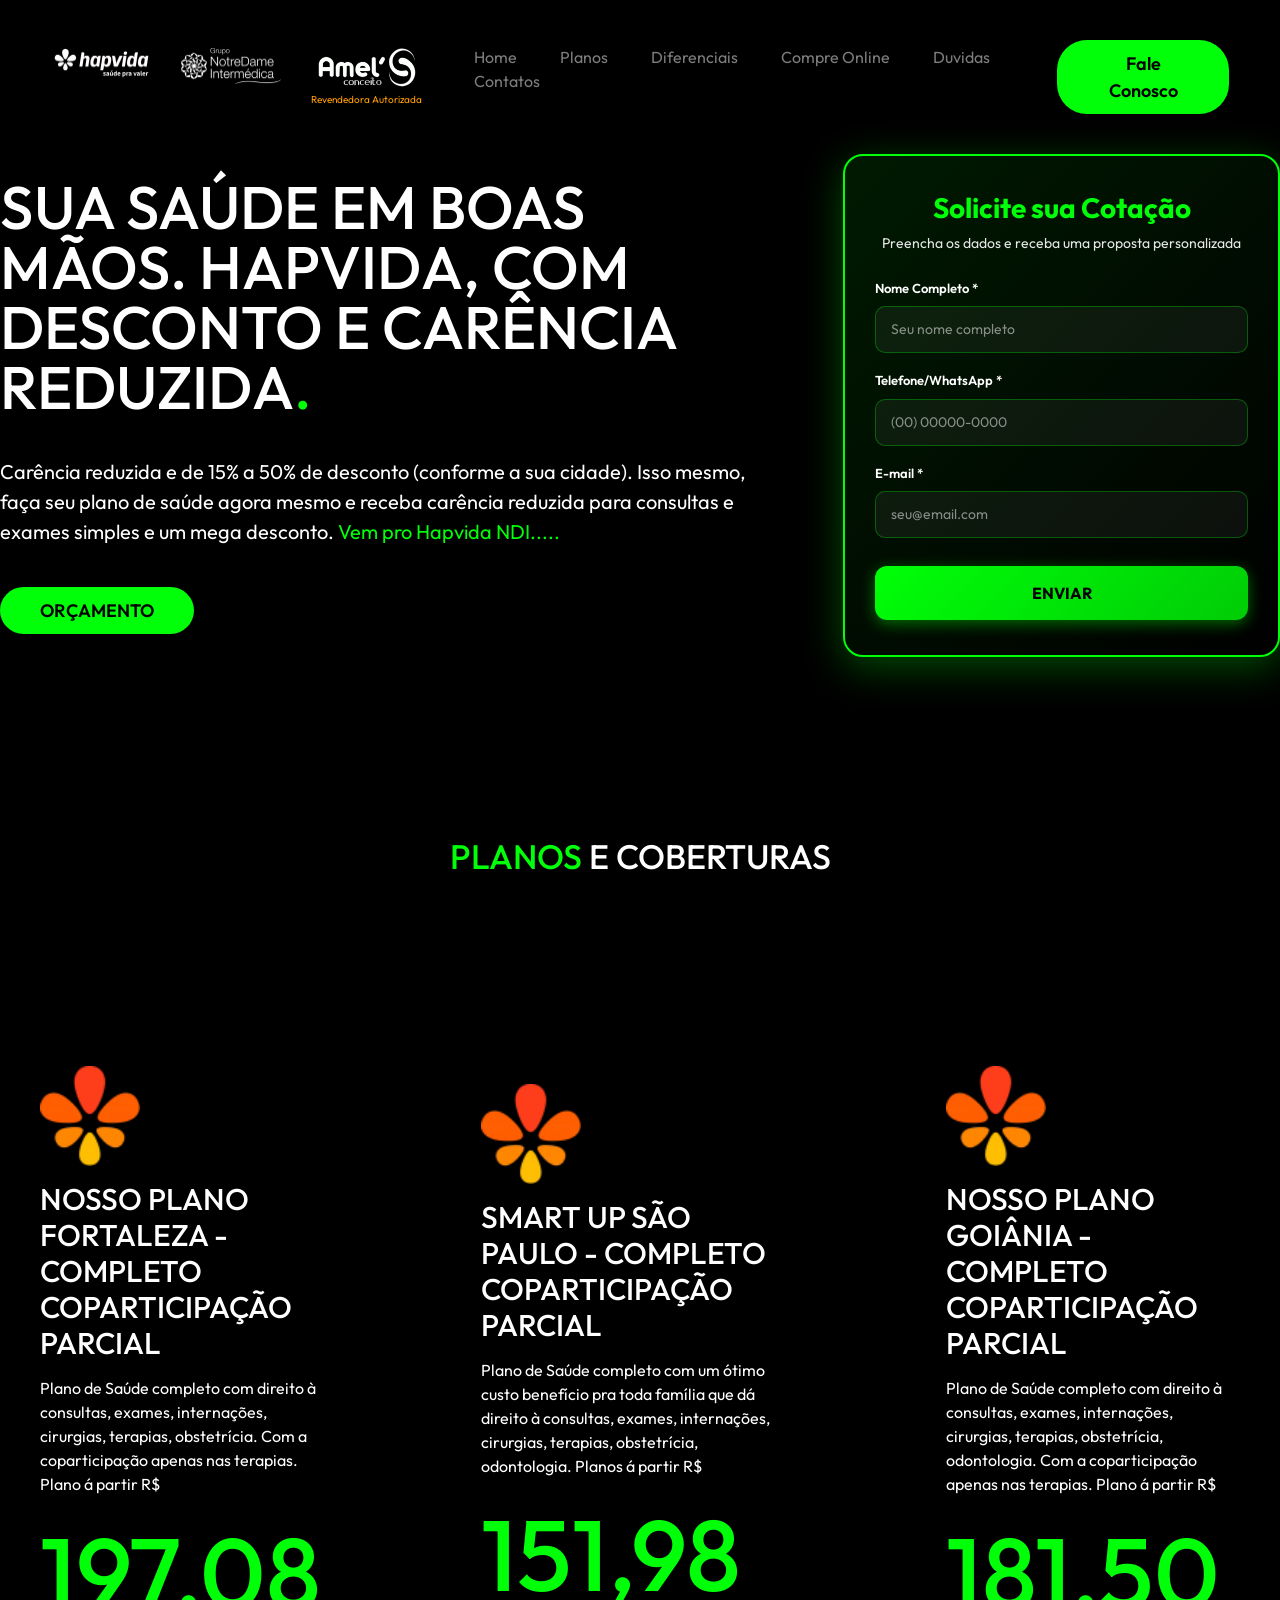
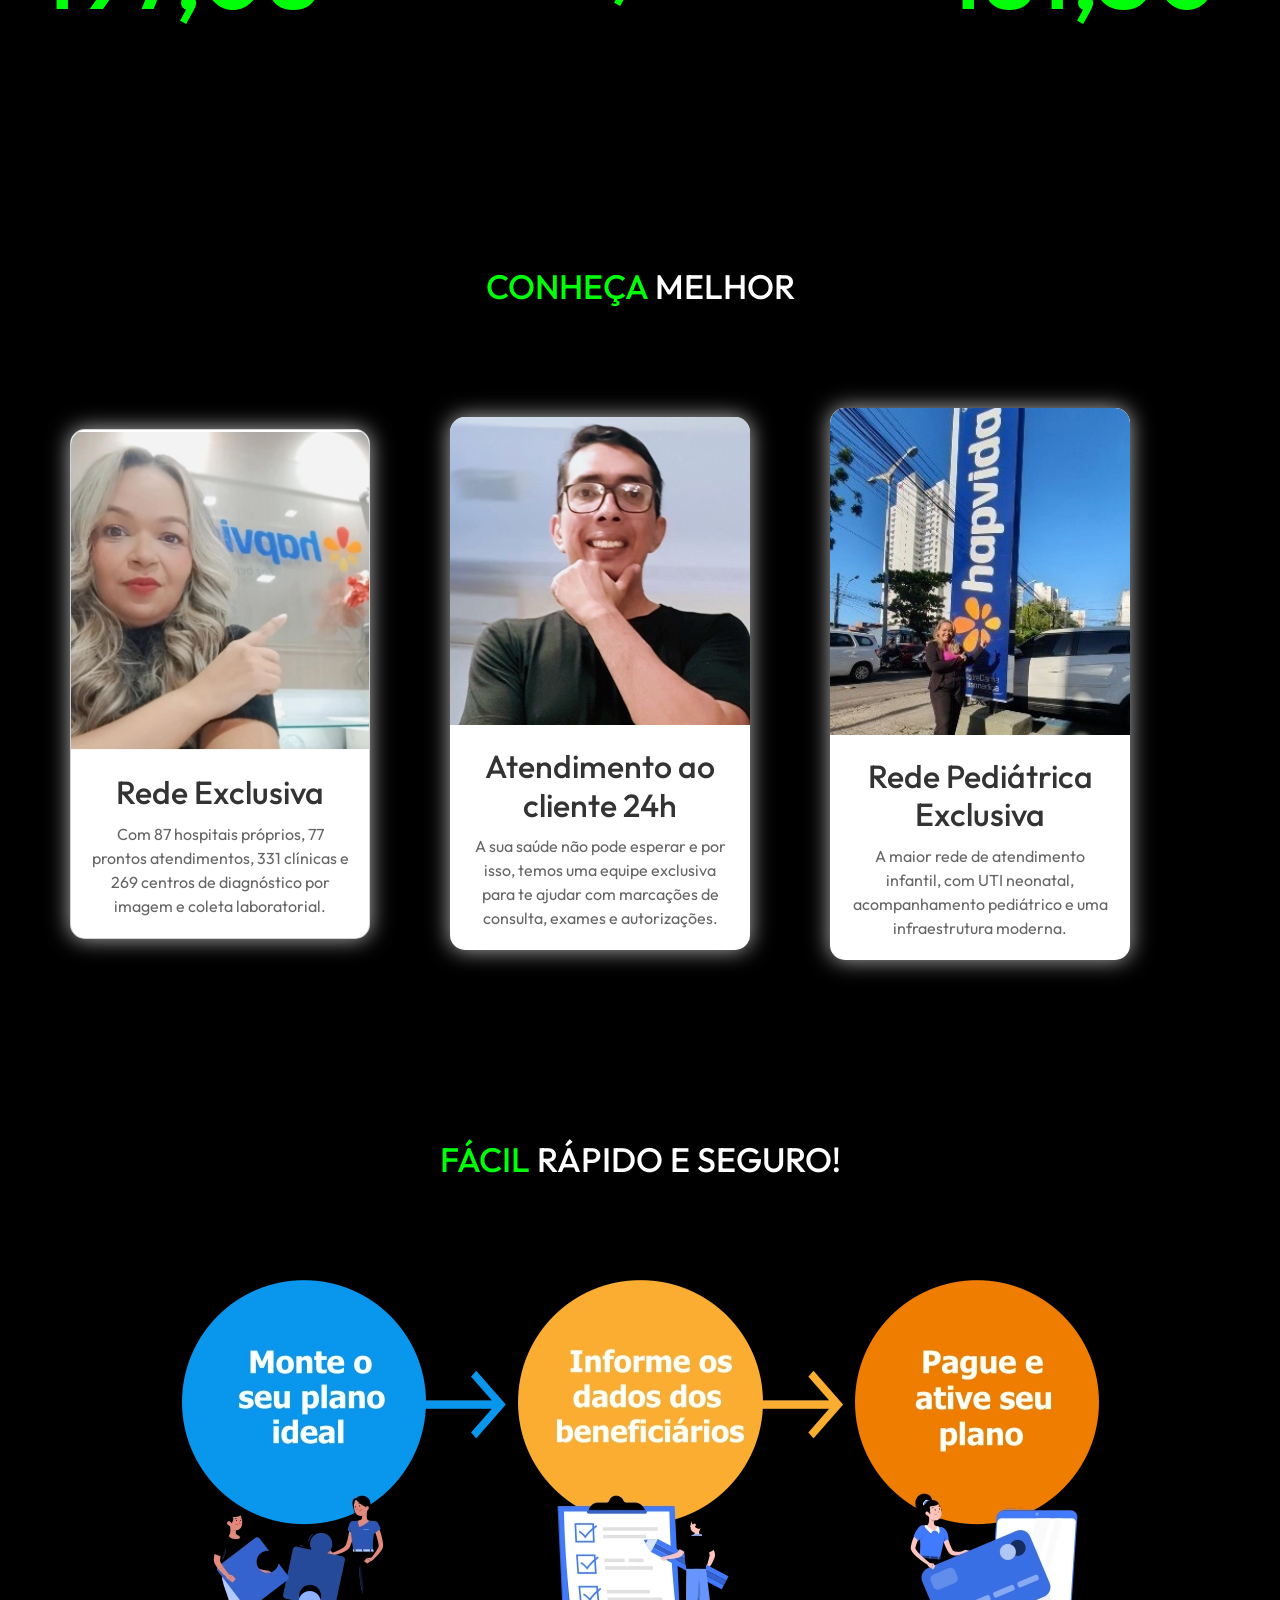
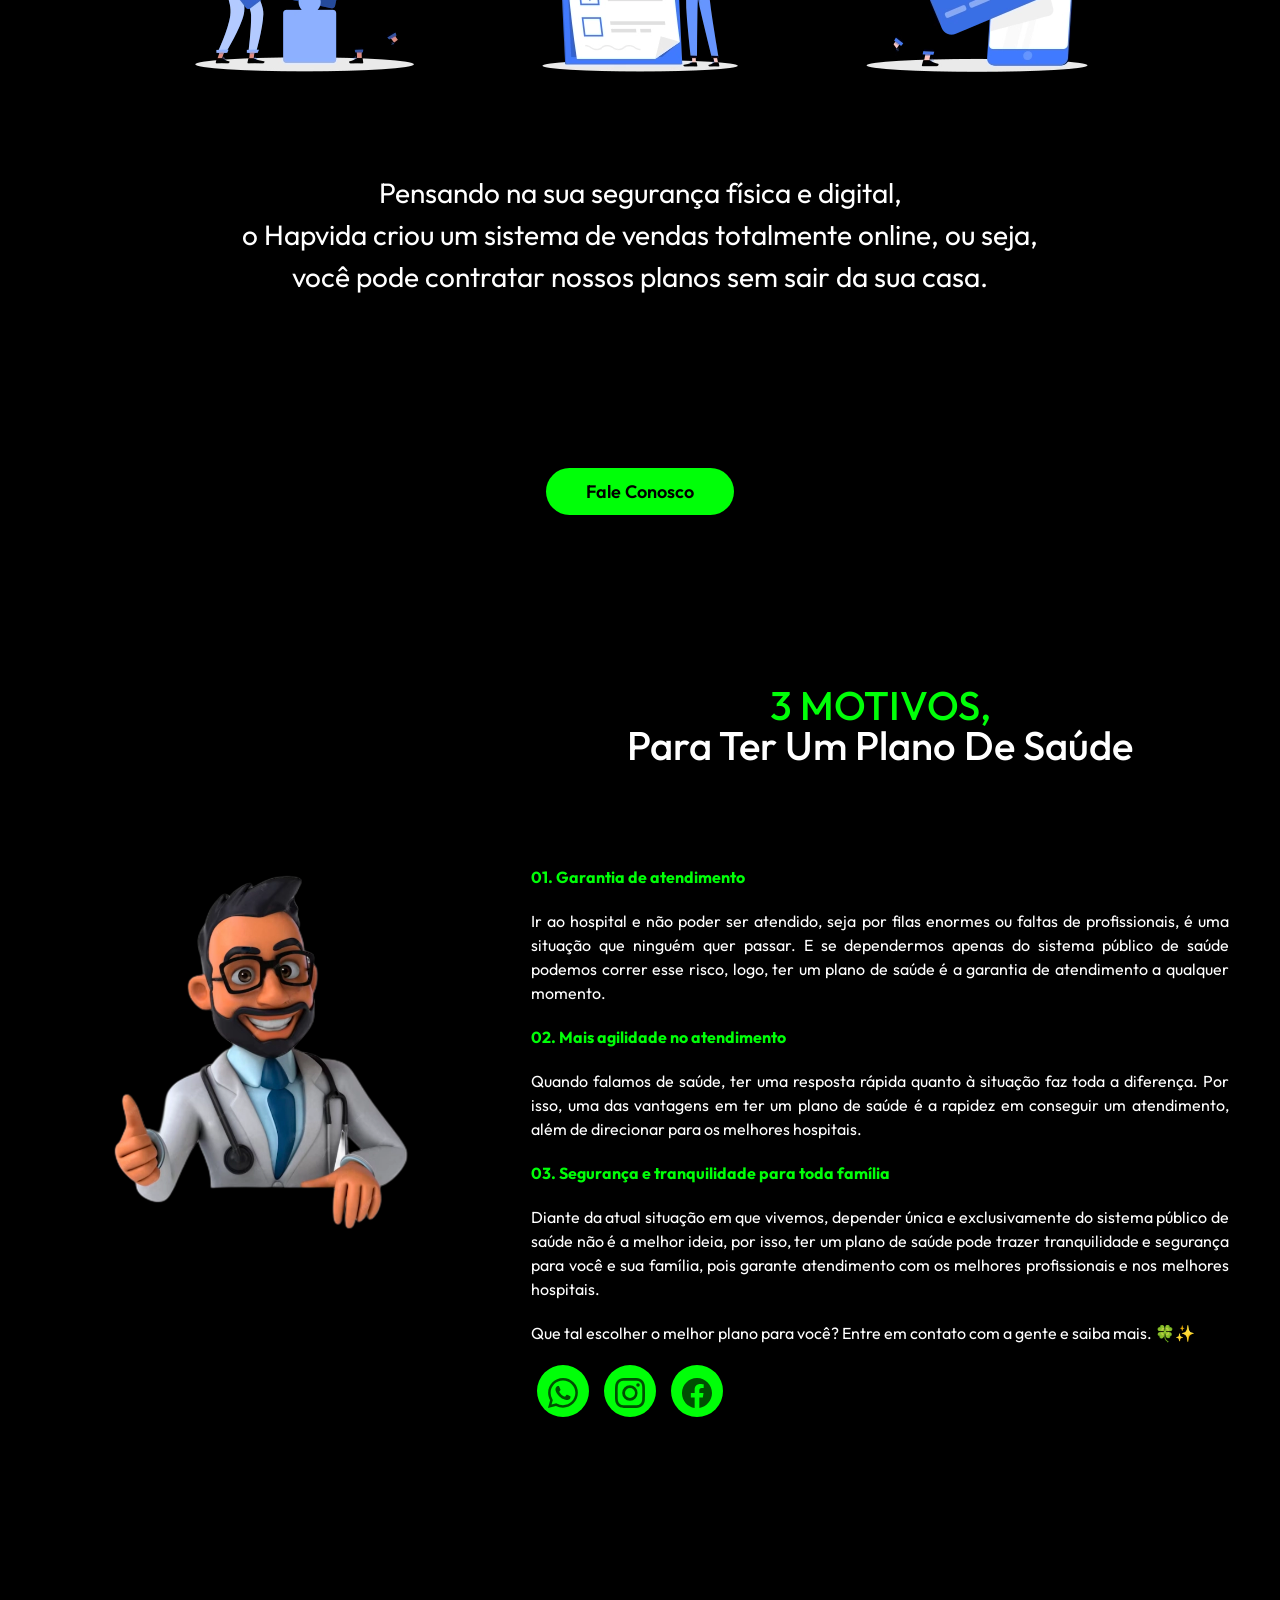
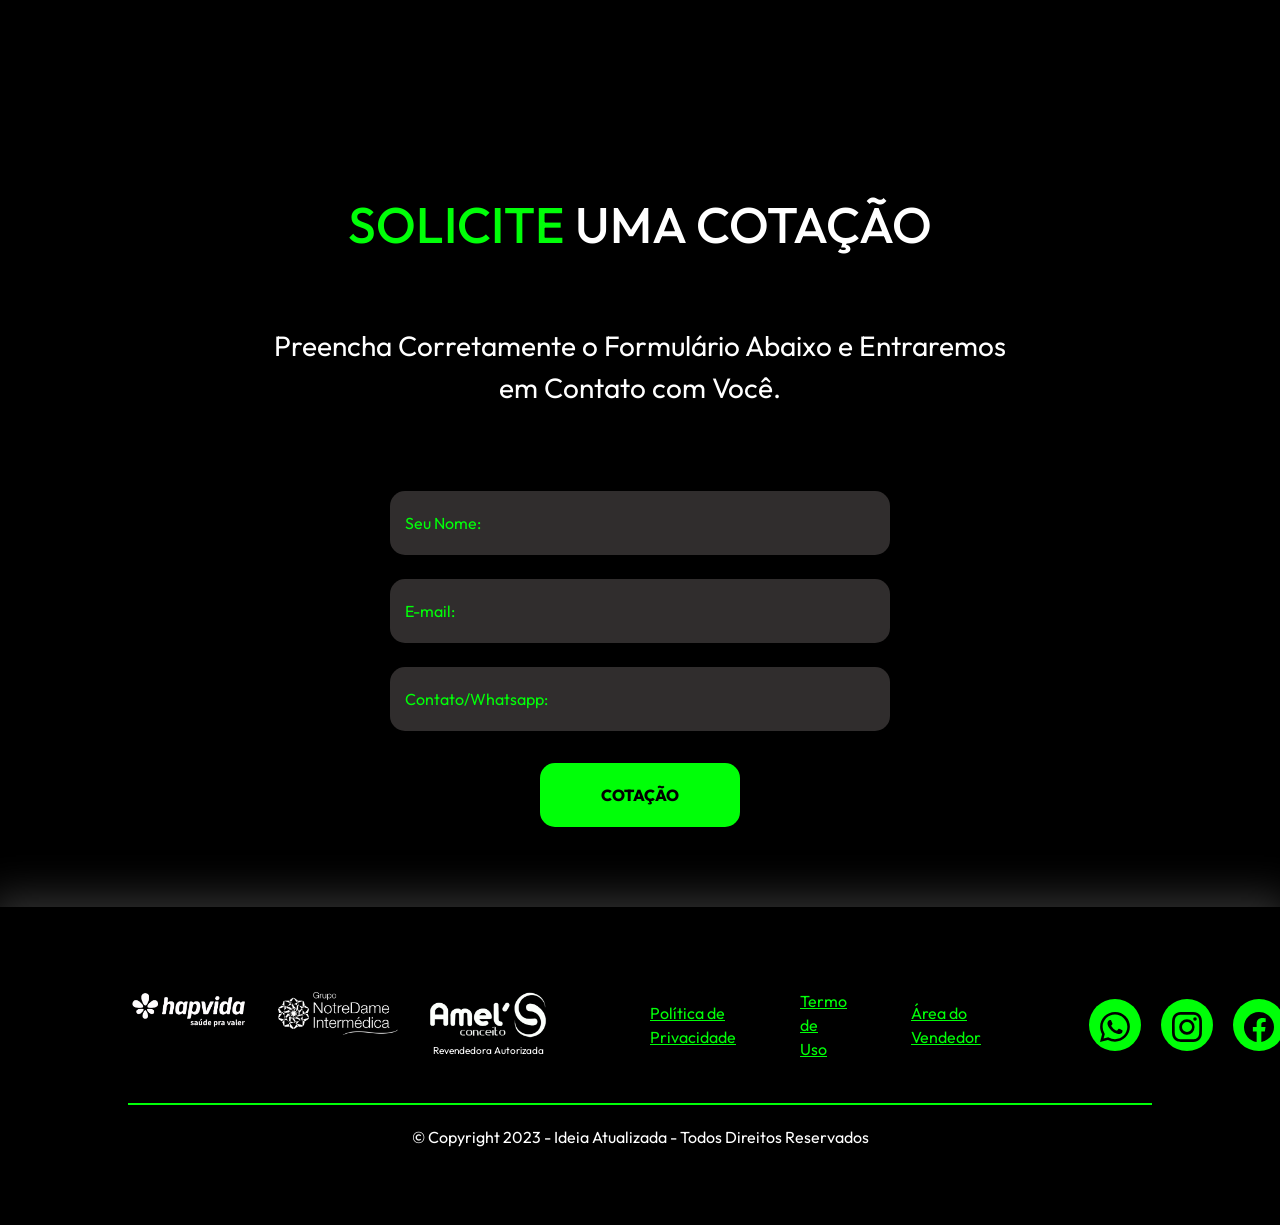
==== index.html @ 5364c0e4 "whatsApp" ====
﻿<!DOCTYPE html>
<html lang="pt-br">

<head>
  <meta charset="UTF-8" />
  <meta name="viewport" content="width=device-width, initial-scale=1.0" />

  <link href="https://cdn.jsdelivr.net/npm/bootstrap@5.3.2/dist/css/bootstrap.min.css" rel="stylesheet"
    integrity="sha384-T3c6CoIi6uLrA9TneNEoa7RxnatzjcDSCmG1MXxSR1GAsXEV/Dwwykc2MPK8M2HN" crossorigin="anonymous" />
  <link rel="stylesheet" href="_css/style.css" />
  <link rel="preconnect" href="https://fonts.googleapis.com">
  <link rel="preconnect" href="https://fonts.gstatic.com" crossorigin>
  <link href="https://fonts.googleapis.com/css2?family=Outfit:wght@100..900&display=swap" rel="stylesheet" media="print"
    onload="this.media='all'">
  <link rel="shortcut icon" href="_imagens/logo color cabeça.png" type="image/x-icon" />

  <!-- Meta Tags para SEO -->
  <meta name="description"
    content="Raja Corretora - Hapvida com carência reduzida e desconto. Cobertura completa para você e sua família. Planos a partir de R$ 129,41." />
  <meta name="keywords"
    content="plano de saúde, Hapvida, carência reduzida, plano familiar, coparticipação, plano empresarial, Fortaleza, Ceará" />
  <meta name="author" content="Raja Corretora" />

  <!-- Open Graph / Facebook -->
  <meta property="og:type" content="website" />
  <meta property="og:title" content="Raja Planos de Saúde - Hapvida" />
  <meta property="og:description"
    content="Sua saúde em boas mãos. Planos a partir de R$ 129,41 com carência reduzida" />
  <meta property="og:image" content="_imagens/Logomarca Hapvida Nova.webp" />

  <!-- search-console -->
  <meta name="google-site-verification" content="uhui-pMTbiJEmPujFyq1XQsPy7sYHeGmjqlgqJMgWio" />
  <!-- End search-console -->
  <title>Plantão de Vendas Hapvida</title>
</head>

<body>
  <!-- Google Tag Manager (noscript) -->
  <noscript><iframe src="https://www.googletagmanager.com/ns.html?id=GTM-TZQF88VS" height="0" width="0"
      style="display:none;visibility:hidden"></iframe></noscript>
  <!-- End Google Tag Manager (noscript) -->
  <header>
    <div class="interface">
      <div class="logo">
        <div class="logo-item">
          <a href="#home">
            <img src="_imagens/03.1 logoHapvidaMobile.webp" alt="Logomarca-hapvida" width="100" height="30"
              fetchpriority="high" />
          </a>
        </div>
        <div class="logo-item">
          <a href="#home">
            <img src="_imagens/01.2. logoNotreDAmeMobili.webp" alt="Logomarca-notredame" width="100" height="36" />
          </a>
        </div>
        <div class="logo-item">
          <a href="#home">
            <img src="_imagens/02.1 logoAmelsMobile.webp" alt="logomarca-ames" width="100" height="39" />
          </a>
          <p class="rev">Revendedora Autorizada</p>
        </div>
      </div>
      <!--logos-->
      <nav class="menu-desktop">
        <ul>
          <li><a href="/index.html">Home</a></li>
          <li><a href="#Planos">Planos</a></li>
          <li><a href="#Quem Somos">Diferenciais</a></li>
          <li><a href="#Compre Online">Compre Online</a></li>
          <li><a href="#Duvidas">Duvidas</a></li>
          <li><a href="#Contatos">Contatos</a></li>
        </ul>
      </nav>

      <div class="btn-contato">
        <a href="https://wa.link/zn5cbq">
          <button>Fale Conosco</button>
        </a>
      </div><!--BTN-FALE CONOSCO-->

      <div class="btn-abrir-menu" id="btn-menu" aria-label="Abrir menu de navegação">
        <img src="_imagens/11.menu.webp" width="30" height="30" alt="Menu de navegação mobile">
      </div>
      <div class="menu-mobile" id="menu-mobile">
        <div class="btn-fechar">
          <svg xmlns="http://www.w3.org/2000/svg" width="16" height="16" fill="currentColor" class="bi bi-x-lg"
            viewBox="0 0 16 16">
            <path
              d="M2.146 2.854a.5.5 0 1 1 .708-.708L8 7.293l5.146-5.147a.5.5 0 0 1 .708.708L8.707 8l5.147 5.146a.5.5 0 0 1-.708.708L8 8.707l-5.146 5.147a.5.5 0 0 1-.708-.708L7.293 8z" />
          </svg>
        </div>
        <nav>
          <ul>
            <li><a href="index.html">Home</a></li>
            <li><a href="#Planos">Planos</a></li>
            <li><a href="#Quem Somos">Diferenciais</a></li>
            <li><a href="#Compre Online">Compre Online</a></li>
            <li><a href="#Duvidas">Duvidas</a></li>
            <li><a href="#Contatos">Contatos</a></li>
          </ul>
        </nav>
      </div><!--MENU-MOBILE-->

      <div class="overlay-menu" id="overlay-menu"></div>
    </div>
    <!--fecha a tag interfaxe-->
  </header>
  <main>
    <section class="topo-do-site" id="Home">
      <div class="interface">
        <div class="flex">
          <div class="txt-topo-site efeito-txt-topo">
            <h1>
              SUA SAÚDE EM BOAS MÃOS. HAPVIDA, COM DESCONTO E CARÊNCIA REDUZIDA<span>.</span>
            </h1>

            <!-- Botão WhatsApp exclusivo para Mobile -->
            <div class="btn-whatsapp-mobile-container">
              <a href="https://wa.link/zn5cbq" target="_blank" rel="noopener noreferrer">
                <button class="btn-whatsapp-mobile">
                  <svg xmlns="http://www.w3.org/2000/svg" width="20" height="20" fill="currentColor"
                    class="bi bi-whatsapp" viewBox="0 0 16 16">
                    <path
                      d="M13.601 2.326A7.85 7.85 0 0 0 7.994 0C3.627 0 .068 3.558.064 7.926c0 1.399.366 2.76 1.057 3.965L0 16l4.204-1.102a7.9 7.9 0 0 0 3.79.965h.004c4.368 0 7.926-3.558 7.93-7.93A7.9 7.9 0 0 0 13.6 2.326zM7.994 14.521a6.6 6.6 0 0 1-3.356-.92l-.24-.144-2.494.654.666-2.433-.156-.251a6.56 6.56 0 0 1-1.007-3.505c0-3.626 2.957-6.584 6.591-6.584a6.56 6.56 0 0 1 4.66 1.931 6.56 6.56 0 0 1 1.928 4.66c-.004 3.639-2.961 6.592-6.592 6.592m3.615-4.934c-.197-.099-1.17-.578-1.353-.646-.182-.065-.315-.099-.445.099-.133.197-.513.646-.627.775-.114.133-.232.148-.43.05-.197-.1-.836-.308-1.592-.985-.59-.525-.985-1.175-1.103-1.372-.114-.198-.011-.304.088-.403.087-.088.197-.232.296-.346.1-.114.133-.198.198-.33.065-.134.034-.248-.015-.347-.05-.099-.445-1.076-.612-1.47-.16-.389-.323-.335-.445-.34-.114-.007-.247-.007-.38-.007a.73.73 0 0 0-.529.247c-.182.198-.691.677-.691 1.654s.71 1.916.81 2.049c.098.133 1.394 2.132 3.383 2.992.47.205.84.326 1.129.418.475.152.904.129 1.246.08.38-.058 1.171-.48 1.338-.943.164-.464.164-.86.114-.943-.049-.084-.182-.133-.38-.232" />
                  </svg>
                  FALE COM UM CONSULTOR AGORA.
                </button>
              </a>
            </div>

            <p>
              Carência reduzida e de 15% a 50% de desconto (conforme a sua cidade). Isso mesmo, faça seu
              plano de saúde agora mesmo e receba carência reduzida para
              consultas e exames simples e um mega desconto. <span>Vem pro Hapvida NDI.....</span>
            </p>

            <div class="orcamento">
              <a href="https://wa.link/zn5cbq">
                <button>ORÇAMENTO</button>
              </a>
            </div>
          </div>
          <!--TXT-TOPO-SITE-->

          <div class="form-lead-capture efeito-img-topo">
            <div class="form-lead-container">
              <h3>Solicite sua Cotação</h3>
              <p class="form-subtitle">Preencha os dados e receba uma proposta personalizada</p>

              <form id="formLeadCapture" class="lead-form" action="https://api.web3forms.com/submit" method="POST"
                onsubmit="return enviarLeadWhatsApp(event)">
                <input type="hidden" name="access_key" value="7e1a06e6-92bb-4870-9a15-0e0d3ed2d7f5">
                <input type="hidden" name="subject" value="🏥 Novo Lead - Site Raja Planos de Saúde">
                <input type="hidden" name="from_name" value="Site Raja Corretora">
                <div class="form-row">
                  <div class="form-group">
                    <label for="lead-nome">Nome Completo *</label>
                    <input type="text" id="lead-nome" name="nome" placeholder="Seu nome completo" required>
                  </div>
                </div>

                <div class="form-row">
                  <div class="form-group">
                    <label for="lead-telefone">Telefone/WhatsApp *</label>
                    <input type="tel" id="lead-telefone" name="telefone" placeholder="(00) 00000-0000"
                      pattern="[0-9() -]{14,15}" required>
                  </div>
                </div>

                <div class="form-row">
                  <div class="form-group">
                    <label for="lead-email">E-mail *</label>
                    <input type="email" id="lead-email" name="email" placeholder="seu@email.com" required>
                  </div>
                </div>
<!--
                <div class="form-row">
                  <div class="form-group">
                    <label for="lead-tipo-plano">Tipo de Plano *</label>
                    <select id="lead-tipo-plano" name="tipo-plano" required>
                      <option value="">Selecione...</option>
                      <option value="Individual">Individual</option>
                      <option value="Empresarial">Empresarial</option>
                    </select>
                  </div>
                </div>-->
<!--
                <div class="form-row form-row-2">
                  <div class="form-group">
                    <label for="lead-estado">Estado *</label>
                    <select id="lead-estado" name="estado" onchange="carregarCidades()" required>
                      <option value="">Selecione...</option>
                      <option value="AC">Acre</option>
                      <option value="AL">Alagoas</option>
                      <option value="AP">Amapá</option>
                      <option value="AM">Amazonas</option>
                      <option value="BA">Bahia</option>
                      <option value="CE">Ceará</option>
                      <option value="DF">Distrito Federal</option>
                      <option value="ES">Espírito Santo</option>
                      <option value="GO">Goiás</option>
                      <option value="MA">Maranhão</option>
                      <option value="MT">Mato Grosso</option>
                      <option value="MS">Mato Grosso do Sul</option>
                      <option value="MG">Minas Gerais</option>
                      <option value="PA">Pará</option>
                      <option value="PB">Paraíba</option>
                      <option value="PR">Paraná</option>
                      <option value="PE">Pernambuco</option>
                      <option value="PI">Piauí</option>
                      <option value="RJ">Rio de Janeiro</option>
                      <option value="RN">Rio Grande do Norte</option>
                      <option value="RS">Rio Grande do Sul</option>
                      <option value="RO">Rondônia</option>
                      <option value="RR">Roraima</option>
                      <option value="SC">Santa Catarina</option>
                      <option value="SP">São Paulo</option>
                      <option value="SE">Sergipe</option>
                      <option value="TO">Tocantins</option>
                    </select>
                  </div>
-->
                  <!--
                  <div class="form-group">
                    <label for="lead-cidade">Cidade *</label>
                    <select id="lead-cidade" name="cidade" required>
                      <option value="">Selecione o estado primeiro</option>
                    </select>
                  </div>
                </div>
              -->
                <button type="submit" class="btn-enviar-lead">ENVIAR</button>
              </form>
            </div>
          </div>
          <!--FORM-LEAD-CAPTURE-->
        </div>
        <!--FLEX-->
      </div>
      <!--INTERFACE-->
    </section>
    <!--TOPO DO SITE-->

    <section class="especialidades-e-planos" id="Planos">
      <div class="interface">
        <h2 class="titulo"><span>PLANOS</span> E COBERTURAS </h2>
        <div class="flex">
          <div class="especialidades-box efeito-card01">
            <img src="_imagens/04.MiniLogoHapvidaUniversal.webp" alt="logomarca hapvida" width="100" />
            <h3>NOSSO PLANO FORTALEZA - COMPLETO COPARTICIPAÇÃO PARCIAL</h3>
            <p>
              Plano de Saúde completo com direito à consultas, exames,
              internações, cirurgias, terapias, obstetrícia. Com
              a coparticipação apenas nas terapias. Plano á partir R$
            </p>
            <h3><span>197,08</span></h3>
          </div>
          <!--ESPECIALIDADES-BOX-->

          <div class="especialidades-box efeito-card02">
            <img src="_imagens/04.MiniLogoHapvidaUniversal.webp" alt="logomarca hapvida" width="100" />
            <h3>SMART UP SÃO PAULO - COMPLETO COPARTICIPAÇÃO PARCIAL</h3>
            <p>
              Plano de Saúde completo com um ótimo custo benefício pra toda
              família que dá direito à consultas, exames, internações,
              cirurgias, terapias, obstetrícia, odontologia. Planos á partir
              R$
            </p>
            <h3><span>151,98</span></h3>
          </div>
          <!--ESPECIALIDADES-BOX-->

          <div class="especialidades-box efeito-card03">
            <img src="_imagens/04.MiniLogoHapvidaUniversal.webp" alt="logomarca hapvida" width="100" />
            <h3>NOSSO PLANO GOIÂNIA - COMPLETO COPARTICIPAÇÃO PARCIAL</h3>
            <p>
              Plano de Saúde completo com direito à consultas, exames,
              internações, cirurgias, terapias, obstetrícia, odontologia. Com
              a coparticipação apenas nas terapias. Plano á partir R$
            </p>
            <h3><span>181,50</span></h3>
          </div>
          <!--ESPECIALIDADES-BOX-->
        </div>
        <!--FLEX-->
      </div>
      <!--INTERFACE-->
    </section>
    <!--especialidades-e-planos-->

    <section class="quem-somos" id="Quem Somos">
      <div class="interface">
        <h2 class="titulo"><span>CONHEÇA</span> MELHOR</h2>
        <div class="flex">
          <div class="card card-vendedor01">
            <div class="card-inner">
              <div class="card-image">
                <img src="_imagens/5.Jam.webp" alt="Imagem do Card" width="300" height="324" />
              </div>
              <div class="card-content">
                <h2>Rede Exclusiva</h2>
                <p>
                  Com 87 hospitais próprios, 77 prontos atendimentos, 331 clínicas e 269 centros de diagnóstico por
                  imagem e coleta laboratorial.
                </p>
              </div>
            </div>
          </div>
          <!--Final Card Jamile-->

          <div class="card2 card-vendedor02">
            <div class="card-inner2">
              <div class="card-image2">
                <img src="_imagens/7.Regis.webp" alt="Imagem do Card" width="300" height="308" />
              </div>
              <div class="card-content2">
                <h2>Atendimento ao

                  cliente 24h</h2>
                <p>
                  A sua saúde não pode esperar e
                  por isso, temos uma equipe
                  exclusiva para te ajudar com
                  marcações de consulta, exames e
                  autorizações.
                </p>
              </div>
            </div>
          </div>
          <!--Final Card Regis-->

          <div class="card3 card-vendedor03">
            <div class="card-inner3">
              <div class="card-image3">
                <img src="_imagens/6.Jam.webp" alt="Tabela de Carência Reduzida" width="288" height="314" />
              </div>
              <div class="card-content3">
                <h2>Rede Pediátrica

                  Exclusiva</h2>
                <p>
                  A maior rede de atendimento
                  infantil, com UTI neonatal,
                  acompanhamento pediátrico e
                  uma infraestrutura moderna.
                </p>
              </div>
            </div>
          </div>
          <!--card David-->
          <!--CARD01-->
          <div class="txt-quem-somos"></div>
          <!--txt-quem-somos-->
        </div>
        <!--FLEX-->
      </div>
      <!--inter face-->
    </section>
    <!--quem somos-->

    <!--Compre Online-->

    <section class="compre-online" id="Compre Online">
      <div class="interface2">
        <h2 class="titulo"><span>FÁCIL</span> RÁPIDO E SEGURO!</h2>
        <div class="flex">
          <div class="compre-online-img">
            <picture class="efeito-img02">
              <source media="(max-width: 750px )" srcset="_imagens/9.flow-vertical.webp?v=1.1" type="image/webp" />
              <img src="_imagens/8.flow-horizontal.webp?v=1.1" alt="Monte seu Plano" />
            </picture>
          </div>
        </div>

        <p class="P1 efeito-p1">
          Pensando na sua segurança física e digital, <br />
          o Hapvida criou um sistema de vendas totalmente online, ou seja,
          <br />
          você pode contratar nossos planos sem sair da sua casa.
        </p>

        <div class="btn-contato">
          <a href="https://wa.link/zn5cbq">
            <button>Fale Conosco</button>
          </a>
        </div>
      </div>
    </section>
    <!--Fim do Compre Online-->

    <!--Cinco Motivos Para ter um Plano de Saúde-->
    <section class="cinco-motivos" id="Duvidas">
      <div class="interface">
        <div class="flex">
          <div class="img-cinco-motivos efeito-img-sobre">
            <img src="_imagens/10.Doctor03.webp" alt="Médico de Plantão" width="400" height="397" loading="lazy" />
          </div>
          <!--Imegem Cinco Motivos-->

          <div class="txt-cinco-motivos efito-titulo2">
            <h2 class="titulo2">
              <span>3 MOTIVOS,</span> Para Ter Um Plano De Saúde
            </h2>
            <p>
              <strong>01. Garantia de atendimento</strong>
            </p>
            <p>
              Ir ao hospital e não poder ser atendido, seja por filas enormes
              ou faltas de profissionais, é uma situação que ninguém quer
              passar. E se dependermos apenas do sistema público de saúde
              podemos correr esse risco, logo, ter um plano de saúde é a
              garantia de atendimento a qualquer momento.
            </p>
            <p>
              <strong>02. Mais agilidade no atendimento</strong>
            </p>
            <p>
              Quando falamos de saúde, ter uma resposta rápida quanto à
              situação faz toda a diferença. Por isso, uma das vantagens em
              ter um plano de saúde é a rapidez em conseguir um atendimento,
              além de direcionar para os melhores hospitais.
            </p>
            <p>
              <strong>03. Segurança e tranquilidade para toda família</strong>
            </p>
            <p>
              Diante da atual situação em que vivemos, depender única e
              exclusivamente do sistema público de saúde não é a melhor ideia,
              por isso, ter um plano de saúde pode trazer tranquilidade e
              segurança para você e sua família, pois garante atendimento com
              os melhores profissionais e nos melhores hospitais.
            </p>

            <p>
              Que tal escolher o melhor plano para você? Entre em contato com
              a gente e saiba mais. 🍀✨
            </p>

            <div class="btn-social">
              <!-- TODO: Substituir # pela URL do WhatsApp -->
              <a href="https://wa.link/mqfugu" target="_blank" rel="noopener noreferrer"
                aria-label="Fale conosco pelo WhatsApp"><button aria-label="WhatsApp">
                  <svg xmlns="http://www.w3.org/2000/svg" width="16" height="16" fill="currentColor"
                    class="bi bi-whatsapp" viewBox="0 0 16 16">
                    <path
                      d="M13.601 2.326A7.85 7.85 0 0 0 7.994 0C3.627 0 .068 3.558.064 7.926c0 1.399.366 2.76 1.057 3.965L0 16l4.204-1.102a7.9 7.9 0 0 0 3.79.965h.004c4.368 0 7.926-3.558 7.93-7.93A7.9 7.9 0 0 0 13.6 2.326zM7.994 14.521a6.6 6.6 0 0 1-3.356-.92l-.24-.144-2.494.654.666-2.433-.156-.251a6.56 6.56 0 0 1-1.007-3.505c0-3.626 2.957-6.584 6.591-6.584a6.56 6.56 0 0 1 4.66 1.931 6.56 6.56 0 0 1 1.928 4.66c-.004 3.639-2.961 6.592-6.592 6.592m3.615-4.934c-.197-.099-1.17-.578-1.353-.646-.182-.065-.315-.099-.445.099-.133.197-.513.646-.627.775-.114.133-.232.148-.43.05-.197-.1-.836-.308-1.592-.985-.59-.525-.985-1.175-1.103-1.372-.114-.198-.011-.304.088-.403.087-.088.197-.232.296-.346.1-.114.133-.198.198-.33.065-.134.034-.248-.015-.347-.05-.099-.445-1.076-.612-1.47-.16-.389-.323-.335-.445-.34-.114-.007-.247-.007-.38-.007a.73.73 0 0 0-.529.247c-.182.198-.691.677-.691 1.654s.71 1.916.81 2.049c.098.133 1.394 2.132 3.383 2.992.47.205.84.326 1.129.418.475.152.904.129 1.246.08.38-.058 1.171-.48 1.338-.943.164-.464.164-.86.114-.943-.049-.084-.182-.133-.38-.232" />
                  </svg></button></a>
              <a href="https://www.instagram.com/corretoraraja/" target="_blank" rel="noopener noreferrer"
                aria-label="Siga-nos no Instagram"><button aria-label="Instagram">
                  <svg xmlns="http://www.w3.org/2000/svg" width="16" height="16" fill="currentColor"
                    class="bi bi-instagram" viewBox="0 0 16 16">
                    <path
                      d="M8 0C5.829 0 5.556.01 4.703.048 3.85.088 3.269.222 2.76.42a3.9 3.9 0 0 0-1.417.923A3.9 3.9 0 0 0 .42 2.76C.222 3.268.087 3.85.048 4.7.01 5.555 0 5.827 0 8.001c0 2.172.01 2.444.048 3.297.04.852.174 1.433.372 1.942.205.526.478.972.923 1.417.444.445.89.719 1.416.923.51.198 1.09.333 1.942.372C5.555 15.99 5.827 16 8 16s2.444-.01 3.298-.048c.851-.04 1.434-.174 1.943-.372a3.9 3.9 0 0 0 1.416-.923c.445-.445.718-.891.923-1.417.197-.509.332-1.09.372-1.942C15.99 10.445 16 10.173 16 8s-.01-2.445-.048-3.299c-.04-.851-.175-1.433-.372-1.941a3.9 3.9 0 0 0-.923-1.417A3.9 3.9 0 0 0 13.24.42c-.51-.198-1.092-.333-1.943-.372C10.443.01 10.172 0 7.998 0zm-.717 1.442h.718c2.136 0 2.389.007 3.232.046.78.035 1.204.166 1.486.275.373.145.64.319.92.599s.453.546.598.92c.11.281.24.705.275 1.485.039.843.047 1.096.047 3.231s-.008 2.389-.047 3.232c-.035.78-.166 1.203-.275 1.485a2.5 2.5 0 0 1-.599.919c-.28.28-.546.453-.92.598-.28.11-.704.24-1.485.276-.843.038-1.096.047-3.232.047s-2.39-.009-3.233-.047c-.78-.036-1.203-.166-1.485-.276a2.5 2.5 0 0 1-.92-.598 2.5 2.5 0 0 1-.6-.92c-.109-.281-.24-.705-.275-1.485-.038-.843-.046-1.096-.046-3.233s.008-2.388.046-3.231c.036-.78.166-1.204.276-1.486.145-.373.319-.64.599-.92s.546-.453.92-.598c.282-.11.705-.24 1.485-.276.738-.034 1.024-.044 2.515-.045zm4.988 1.328a.96.96 0 1 0 0 1.92.96.96 0 0 0 0-1.92m-4.27 1.122a4.109 4.109 0 1 0 0 8.217 4.109 4.109 0 0 0 0-8.217m0 1.441a2.667 2.667 0 1 1 0 5.334 2.667 2.667 0 0 1 0-5.334" />
                  </svg></button></a>
              <a href="https://www.facebook.com/profile.php?id=61577246433821" target="_blank" rel="noopener noreferrer"
                aria-label="Curta nossa página no Facebook"><button aria-label="Facebook">
                  <svg xmlns="http://www.w3.org/2000/svg" width="16" height="16" fill="currentColor"
                    class="bi bi-facebook" viewBox="0 0 16 16">
                    <path
                      d="M16 8.049c0-4.446-3.582-8.05-8-8.05C3.58 0-.002 3.603-.002 8.05c0 4.017 2.926 7.347 6.75 7.951v-5.625h-2.03V8.05H6.75V6.275c0-2.017 1.195-3.131 3.022-3.131.876 0 1.791.157 1.791.157v1.98h-1.009c-.993 0-1.303.621-1.303 1.258v1.51h2.218l-.354 2.326H9.25V16c3.824-.604 6.75-3.934 6.75-7.951" />
                  </svg></button></a>
            </div>
          </div>
          <!--txt Cinco Motivos-->
        </div>
        <!--Flex-->
      </div>
      <!--Interface-->
    </section>
    <br><br>
    <!--Final dos Cinco Motivos Para ter um Plano de Saúde-->


    <!--Começo do Formulario-->

    <section class="formulario">
      <div class="interface">
        <h2 class="titulo2"><span>SOLICITE</span> UMA COTAÇÃO </h2>
        <p class="P1 efeito-p1">
          Preencha Corretamente o Formulário Abaixo e Entraremos <br> em Contato com Você.
        </p>

        <!-- Formulário de Cotação com Web3Forms -->
        <form id="formCotacao" action="https://api.web3forms.com/submit" method="POST"
          onsubmit="return enviarCotacaoWhatsApp(event)">
          <!-- Web3Forms Configuration -->
          <input type="hidden" name="access_key" value="7e1a06e6-92bb-4870-9a15-0e0d3ed2d7f5">
          <input type="hidden" name="subject" value="📋 Nova Cotação - Site Raja Planos de Saúde">
          <input type="hidden" name="from_name" value="Site Raja Corretora">

          <label for="nome"></label>
          <input type="text" name="nome" id="nome" placeholder="Seu Nome:" required>
          <label for="email"></label>
          <input type="email" name="email" id="email" placeholder="E-mail:" required>
          <label for="whatsapp"></label>
          <input type="tel" name="whatsapp" id="whatsapp" placeholder="Contato/Whatsapp:" pattern="[0-9]{10,11}"
            title="Digite apenas números (DDD + telefone)" required>
          <div class="btn-enviar"><input type="submit" value="COTAÇÃO"></div>
        </form>

        <script>
          function enviarParaWhatsApp(event) {
            event.preventDefault();
            const nome = document.getElementById('nome').value;
            const email = document.getElementById('email').value;
            const whatsapp = document.getElementById('whatsapp').value;

            const mensagem = `Olá! Vim do site e gostaria de uma cotação.%0A%0ANome: ${nome}%0AEmail: ${email}%0AWhatsApp: ${whatsapp}`;
            const urlWhatsApp = `https://wa.me/5585991598050?text=${mensagem}`;

            window.open(urlWhatsApp, '_blank');

            // Redireciona para página de obrigado após 1 segundo
            setTimeout(() => {
              window.location.href = 'obrigado.html';
            }, 1000);

            return false;
          }

          // NOVO: Função para enviar lead do formulário principal
          function enviarLeadWhatsApp(event) {
            event.preventDefault();
            const nome = document.getElementById('lead-nome').value;
            const telefone = document.getElementById('lead-telefone').value;
            const email = document.getElementById('lead-email').value;
            const tipoPlano = document.getElementById('lead-tipo-plano').value;
            const estado = document.getElementById('lead-estado').options[document.getElementById('lead-estado').selectedIndex].text;
            const cidade = document.getElementById('lead-cidade').options[document.getElementById('lead-cidade').selectedIndex].text;

            const mensagem = `🏥 *Nova Solicitação de Cotação*%0A%0A` +
              `👤 *Nome:* ${nome}%0A` +
              `📱 *Telefone:* ${telefone}%0A` +
              `📧 *Email:* ${email}%0A` +
              `📋 *Tipo de Plano:* ${tipoPlano}%0A` +
              `📍 *Localização:* ${cidade} - ${estado}%0A%0A` +
              `_Mensagem enviada pelo site_`;

            const urlWhatsApp = `https://wa.link/706utt=${mensagem}`;

            window.open(urlWhatsApp, '_blank');

            // Redireciona para página de obrigado após 1 segundo
            setTimeout(() => {
              window.location.href = 'obrigado.html';
            }, 1000);

            return false;
          }

          // Base de dados de cidades do Brasil (principais cidades)
          const cidadesPorEstado = {
            'AC': ['Rio Branco', 'Cruzeiro do Sul', 'Sena Madureira', 'Tarauacá', 'Feijó'],
            'AL': ['Maceió', 'Arapiraca', 'Palmeira dos Índios', 'Rio Largo', 'Penedo'],
            'AP': ['Macapá', 'Santana', 'Laranjal do Jari', 'Oiapoque', 'Porto Grande'],
            'AM': ['Manaus', 'Parintins', 'Itacoatiara', 'Manacapuru', 'Coari'],
            'BA': ['Salvador', 'Feira de Santana', 'Vitória da Conquista', 'Camaçari', 'Itabuna', 'Juazeiro', 'Lauro de Freitas', 'Ilhéus', 'Jequié', 'Teixeira de Freitas'],
            'CE': ['Fortaleza', 'Caucaia', 'Juazeiro do Norte', 'Maracanaú', 'Sobral', 'Crato', 'Itapipoca', 'Maranguape', 'Iguatu', 'Quixadá'],
            'DF': ['Brasília', 'Taguatinga', 'Ceilândia', 'Samambaia', 'Gama'],
            'ES': ['Vitória', 'Vila Velha', 'Serra', 'Cariacica', 'Viana', 'Cachoeiro de Itapemirim', 'Linhares', 'São Mateus', 'Colatina', 'Guarapari'],
            'GO': ['Goiânia', 'Aparecida de Goiânia', 'Anápolis', 'Rio Verde', 'Luziânia', 'Águas Lindas de Goiás', 'Valparaíso de Goiás', 'Trindade', 'Formosa', 'Novo Gama'],
            'MA': ['São Luís', 'Imperatriz', 'São José de Ribamar', 'Timon', 'Caxias', 'Codó', 'Paço do Lumiar', 'Açailândia', 'Bacabal', 'Balsas'],
            'MT': ['Cuiabá', 'Várzea Grande', 'Rondonópolis', 'Sinop', 'Tangará da Serra', 'Cáceres', 'Sorriso', 'Lucas do Rio Verde', 'Barra do Garças', 'Primavera do Leste'],
            'MS': ['Campo Grande', 'Dourados', 'Três Lagoas', 'Corumbá', 'Ponta Porã', 'Naviraí', 'Nova Andradina', 'Aquidauana', 'Sidrolândia', 'Maracaju'],
            'MG': ['Belo Horizonte', 'Uberlândia', 'Contagem', 'Juiz de Fora', 'Betim', 'Montes Claros', 'Ribeirão das Neves', 'Uberaba', 'Governador Valadares', 'Ipatinga'],
            'PA': ['Belém', 'Ananindeua', 'Santarém', 'Marabá', 'Castanhal', 'Parauapebas', 'Itaituba', 'Cametá', 'Bragança', 'Abaetetuba'],
            'PB': ['João Pessoa', 'Campina Grande', 'Santa Rita', 'Patos', 'Bayeux', 'Sousa', 'Cajazeiras', 'Guarabira', 'Mamanguape', 'Sapé'],
            'PR': ['Curitiba', 'Londrina', 'Maringá', 'Ponta Grossa', 'Cascavel', 'São José dos Pinhais', 'Foz do Iguçu', 'Colombo', 'Guarapuava', 'Paranaguá'],
            'PE': ['Recife', 'Jaboatão dos Guararapes', 'Olinda', 'Paulista', 'Caruaru', 'Petrolina', 'Cabo de Santo Agostinho', 'Camaragibe', 'Garanhuns', 'Vitória de Santo Antão'],
            'PI': ['Teresina', 'Parnaíba', 'Picos', 'Piripiri', 'Floriano', 'Campo Maior', 'Barras', 'Altos', 'Esperantina', 'José de Freitas'],
            'RJ': ['Rio de Janeiro', 'São Gonçalo', 'Duque de Caxias', 'Nova Iguaçu', 'Niterói', 'Belford Roxo', 'Campos dos Goytacazes', 'São João de Meriti', 'Petrópolis', 'Volta Redonda'],
            'RN': ['Natal', 'Mossoró', 'Parnamirim', 'São Gonçalo do Amarante', 'Macaíba', 'Ceará-Mirim', 'Caicó', 'Assu', 'Currais Novos', 'Nova Cruz'],
            'RS': ['Porto Alegre', 'Caxias do Sul', 'Pelotas', 'Canoas', 'Santa Maria', 'Gravataí', 'Viamão', 'Novo Hamburgo', 'São Leopoldo', 'Rio Grande'],
            'RO': ['Porto Velho', 'Ji-Paraná', 'Ariquemes', 'Vilhena', 'Cacoal', 'Jaru', 'Rolim de Moura', 'Guajará-Mirim', 'Pimenta Bueno', 'Buritis'],
            'RR': ['Boa Vista', 'Rorainópolis', 'Caracaraí', 'Alto Alegre', 'Mucajaí'],
            'SC': ['Florianópolis', 'Joinville', 'Blumenau', 'São José', 'Criciúma', 'Chapecó', 'Itajaí', 'Jaraguá do Sul', 'Lages', 'Palhoça'],
            'SP': ['São Paulo', 'Guarulhos', 'Campinas', 'São Bernardo do Campo', 'Santo André', 'Osasco', 'São José dos Campos', 'Ribeirão Preto', 'Sorocaba', 'Santos'],
            'SE': ['Aracaju', 'Nossa Senhora do Socorro', 'Lagarto', 'Itabaiana', 'Estância', 'São Cristóvão', 'Tobias Barreto', 'Simão Dias', 'Propriá', 'Barra dos Coqueiros'],
            'TO': ['Palmas', 'Araguaína', 'Gurupi', 'Porto Nacional', 'Paraíso do Tocantins', 'Colinas do Tocantins', 'Guaraí', 'Miracema do Tocantins', 'Formoso do Araguaia', 'Tocantinópolis']
          };

          function carregarCidades() {
            const estadoSelect = document.getElementById('lead-estado');
            const cidadeSelect = document.getElementById('lead-cidade');
            const estadoSelecionado = estadoSelect.value;

            // Limpa as opções anteriores
            cidadeSelect.innerHTML = '<option value="">Selecione a cidade</option>';

            if (estadoSelecionado && cidadesPorEstado[estadoSelecionado]) {
              const cidades = cidadesPorEstado[estadoSelecionado];
              cidades.forEach(cidade => {
                const option = document.createElement('option');
                option.value = cidade;
                option.textContent = cidade;
                cidadeSelect.appendChild(option);
              });
              cidadeSelect.disabled = false;
            } else {
              cidadeSelect.disabled = true;
            }
          }
        </script>

      </div>
    </section>
  </main>

  <!--Final do  Formulario-->


  <footer>
    <div class="interface">
      <div class="line-footer borda">
        <div class="flex">
          <div class="logo-footer">
            <div class="logo-item">
              <a href="#home">
                <img src="_imagens/03. logoHapvidaDesktop.webp" alt="logomarca Hapvida" width="120" height="36">
              </a>
            </div>
            <div class="logo-item">
              <a href="#home">
                <img src="_imagens/01.2. logoNotreDAmeMobili.webp" alt="logomarca Grupo Notredame" width="120"
                  height="43">
              </a>
            </div>
            <div class="logo-item">
              <a href="#home">
                <img src="_imagens/02.1 logoAmelsMobile.webp" alt="logomarca Ames Conceito" width="120" height="46">
              </a>
              <p class="rev">Revendedora Autorizada</p>
            </div>
          </div><!--logo-footer-->
          <div class="termos">
            <a href="politica.html">Política de Privacidade</a>
            <a href="#">Termo de Uso</a>
            <a href="crm/login.html">Área do Vendedor</a>
          </div>
          <div class="btn-social2">
            <a href="https://wa.link/706utt"><button>
                <svg xmlns="http://www.w3.org/2000/svg" width="16" height="16" fill="currentColor"
                  class="bi bi-whatsapp" viewBox="0 0 16 16">
                  <path
                    d="M13.601 2.326A7.85 7.85 0 0 0 7.994 0C3.627 0 .068 3.558.064 7.926c0 1.399.366 2.76 1.057 3.965L0 16l4.204-1.102a7.9 7.9 0 0 0 3.79.965h.004c4.368 0 7.926-3.558 7.93-7.93A7.9 7.9 0 0 0 13.6 2.326zM7.994 14.521a6.6 6.6 0 0 1-3.356-.92l-.24-.144-2.494.654.666-2.433-.156-.251a6.56 6.56 0 0 1-1.007-3.505c0-3.626 2.957-6.584 6.591-6.584a6.56 6.56 0 0 1 4.66 1.931 6.56 6.56 0 0 1 1.928 4.66c-.004 3.639-2.961 6.592-6.592 6.592m3.615-4.934c-.197-.099-1.17-.578-1.353-.646-.182-.065-.315-.099-.445.099-.133.197-.513.646-.627.775-.114.133-.232.148-.43.05-.197-.1-.836-.308-1.592-.985-.59-.525-.985-1.175-1.103-1.372-.114-.198-.011-.304.088-.403.087-.088.197-.232.296-.346.1-.114.133-.198.198-.33.065-.134.034-.248-.015-.347-.05-.099-.445-1.076-.612-1.47-.16-.389-.323-.335-.445-.34-.114-.007-.247-.007-.38-.007a.73.73 0 0 0-.529.247c-.182.198-.691.677-.691 1.654s.71 1.916.81 2.049c.098.133 1.394 2.132 3.383 2.992.47.205.84.326 1.129.418.475.152.904.129 1.246.08.38-.058 1.171-.48 1.338-.943.164-.464.164-.86.114-.943-.049-.084-.182-.133-.38-.232" />
                </svg></button></a>
            <a href="https://www.instagram.com/corretoraraja/" target="_blank" rel="noopener noreferrer"><button>
                <svg xmlns="http://www.w3.org/2000/svg" width="16" height="16" fill="currentColor"
                  class="bi bi-instagram" viewBox="0 0 16 16">
                  <path
                    d="M8 0C5.829 0 5.556.01 4.703.048 3.85.088 3.269.222 2.76.42a3.9 3.9 0 0 0-1.417.923A3.9 3.9 0 0 0 .42 2.76C.222 3.268.087 3.85.048 4.7.01 5.555 0 5.827 0 8.001c0 2.172.01 2.444.048 3.297.04.852.174 1.433.372 1.942.205.526.478.972.923 1.417.444.445.89.719 1.416.923.51.198 1.09.333 1.942.372C5.555 15.99 5.827 16 8 16s2.444-.01 3.298-.048c.851-.04 1.434-.174 1.943-.372a3.9 3.9 0 0 0 1.416-.923c.445-.445.718-.891.923-1.417.197-.509.332-1.09.372-1.942C15.99 10.445 16 10.173 16 8s-.01-2.445-.048-3.299c-.04-.851-.175-1.433-.372-1.941a3.9 3.9 0 0 0-.923-1.417A3.9 3.9 0 0 0 13.24.42c-.51-.198-1.092-.333-1.943-.372C10.443.01 10.172 0 7.998 0zm-.717 1.442h.718c2.136 0 2.389.007 3.232.046.78.035 1.204.166 1.486.275.373.145.64.319.92.599s.453.546.598.92c.11.281.24.705.275 1.485.039.843.047 1.096.047 3.231s-.008 2.389-.047 3.232c-.035.78-.166 1.203-.275 1.485a2.5 2.5 0 0 1-.599.919c-.28.28-.546.453-.92.598-.28.11-.704.24-1.485.276-.843.038-1.096.047-3.232.047s-2.39-.009-3.233-.047c-.78-.036-1.203-.166-1.485-.276a2.5 2.5 0 0 1-.92-.598 2.5 2.5 0 0 1-.6-.92c-.109-.281-.24-.705-.275-1.485-.038-.843-.046-1.096-.046-3.233s.008-2.388.046-3.231c.036-.78.166-1.204.276-1.486.145-.373.319-.64.599-.92s.546-.453.92-.598c.282-.11.705-.24 1.485-.276.738-.034 1.024-.044 2.515-.045zm4.988 1.328a.96.96 0 1 0 0 1.92.96.96 0 0 0 0-1.92m-4.27 1.122a4.109 4.109 0 1 0 0 8.217 4.109 4.109 0 0 0 0-8.217m0 1.441a2.667 2.667 0 1 1 0 5.334 2.667 2.667 0 0 1 0-5.334" />
                </svg></button></a>
            <a href="https://www.facebook.com/profile.php?id=61577246433821" target="_blank"
              rel="noopener noreferrer"><button>
                <svg xmlns="http://www.w3.org/2000/svg" width="16" height="16" fill="currentColor"
                  class="bi bi-facebook" viewBox="0 0 16 16">
                  <path
                    d="M16 8.049c0-4.446-3.582-8.05-8-8.05C3.58 0-.002 3.603-.002 8.05c0 4.017 2.926 7.347 6.75 7.951v-5.625h-2.03V8.05H6.75V6.275c0-2.017 1.195-3.131 3.022-3.131.876 0 1.791.157 1.791.157v1.98h-1.009c-.993 0-1.303.621-1.303 1.258v1.51h2.218l-.354 2.326H9.25V16c3.824-.604 6.75-3.934 6.75-7.951" />
                </svg></button></a>
          </div>
        </div><!--flex-->
      </div><!--line-footer cima-->


      <div class="line-footer">
        <div class="page-inner-content copyright">
          <p>&#169 Copyright 2023 - Ideia Atualizada - Todos Direitos Reservados</p>
        </div>
      </div><!--line-footer baixo-->
    </div><!--interface-->
  </footer>

  <!-- Scripts movidos para o final e otimizados -->
  <script src="_javascript/performance-optimizer.js"></script>

  <script>
    // Delay non-critical scripts
    window.addEventListener('load', function () {
      setTimeout(function () {
        var gtmScript = document.createElement('script');
        gtmScript.src = "https://www.googletagmanager.com/gtag/js?id=AW-2258885174";
        gtmScript.async = true;
        document.head.appendChild(gtmScript);

        gtmScript.onload = function () {
          window.dataLayer = window.dataLayer || [];
          function gtag() { dataLayer.push(arguments); }
          gtag('js', new Date());
          gtag('config', 'AW-2258885174');
        };

        // Meta Pixel
        !function (f, b, e, v, n, t, s) {
          if (f.fbq) return; n = f.fbq = function () {
            n.callMethod ?
              n.callMethod.apply(n, arguments) : n.queue.push(arguments)
          };
          if (!f._fbq) f._fbq = n; n.push = n; n.loaded = !0; n.version = '2.0';
          n.queue = []; t = b.createElement(e); t.async = !0;
          t.src = v; s = b.getElementsByTagName(e)[0];
          s.parentNode.insertBefore(t, s)
        }(window, document, 'script', 'https://connect.facebook.net/en_US/fbevents.js');
        fbq('init', '1667036944266847');
        fbq('track', 'PageView');

        // GTM
        (function (w, d, s, l, i) {
          w[l] = w[l] || []; w[l].push({
            'gtm.start': new Date().getTime(), event: 'gtm.js'
          }); var f = d.getElementsByTagName(s)[0],
            j = d.createElement(s), dl = l != 'dataLayer' ? '&l=' + l : ''; j.async = true; j.src =
              'https://www.googletagmanager.com/gtm.js?id=' + i + dl; f.parentNode.insertBefore(j, f);
        })(window, document, 'script', 'dataLayer', 'GTM-TZQF88VS');

      }, 3000); // 3 seconds delay
    });
  </script>

  <script src="menu.js" defer></script>
  <script src="web3forms-functions.js" defer></script>

  <script>
    // Leadster (already handled by performance-optimizer.js if neuroleadId is set)
    window.neuroleadId = "ZQZITACd7vRpsMTnptpa8w4oW";
  </script>
</body>

</html>
---- _css/style.css ----
*{margin:0;padding:0;box-sizing:border-box;font-family:'Outfit',sans-serif;}html{scroll-behavior:smooth;}body{background-color:black;height:100vh;}.interface{max-width:1280px;margin:0 auto;}.flex{display:flex;align-items:center;justify-content:center;gap:80px;}.btn-contato button{padding:10px 40px;font-size:18px;font-weight:600;background-color:#00FF08;border:0;border-radius:30px;cursor:pointer;}.btn-contato button:hover, form .btn-enviar input:hover{box-shadow:0px 0px 8px #00ff08;transform:scale(1.2);transition:0.6s;}h2.titulo{color:#fff;font-size:34px;text-align:center;}h2.titulo span{color:#00FF08;}header{padding:40px 4%;}header>.interface{display:flex;align-items:center;justify-content:space-between;}header a{color:#7d7d7d;text-decoration:none;display:inline-block;transition:1s;}header nav.menu-desktop a:hover{color:#fff;transform:scale(1.22);}header nav ul{list-style-type:none;}header nav.menu-desktop ul li{display:inline-block;padding:0 20px;}.orcamento button{padding:10px 40px;font-size:18px;font-weight:600;background-color:#00FF08;border:0;border-radius:30px;}.orcamento button:hover{box-shadow:0px 0px 8px #00ff08;transform:scale(1.2);transition:0.6s;}.img-topo-site{margin-right:22px;}header .logo{display:flex;align-items:flex-start;gap:30px;}.logo-item{display:flex;flex-direction:column;align-items:center;gap:5px;}.logo-item a{display:block;}.rev{color:#ff9d00;font-size:10px;text-align:center;margin:0;white-space:nowrap;}.btn-abrir-menu img{width:30px;}.menu-mobile{background-color:#000;height:100vh;position:fixed;top:0;right:0;z-index:99999;width:0%;overflow:hidden;transition:.4s;}.menu-mobile.abrir-menu{width:70%;}.menu-mobile.abrir-menu~.overlay-menu{display:block;}.menu-mobile .btn-fechar{padding:20px 4%;}.menu-mobile .btn-fechar svg{color:#00FF08;font-size:30px;}.menu-mobile nav ul{text-align:right;}.menu-mobile nav ul li a{color:#fff;font-size:22px;font-weight:300;padding:20px 4%;display:block;}.menu-mobile nav ul li a:hover{background-color:#00FF08;color:#000;font-weight:500;}.btn-abrir-menu{display:none;}.overlay-menu{background-color:#000000cb;width:100%;height:100%;position:fixed;top:0;left:0;z-index:88888;display:none;}section .topo-do-site{padding:40px 4%;}section.topo-do-site.flex{align-items:center;}.topo-do-site h1{color:#fff;font-size:60px;line-height:60px;}.topo-do-site .txt-topo-site h1 span{color:#00FF08;}.topo-do-site .txt-topo-site p{color:#fff;margin:40px 0px;font-size:20PX;}.topo-do-site .img-topo-site img{position:relative;}.form-lead-capture{width:100%;max-width:540px;}.form-lead-container{background:linear-gradient(135deg, rgba(0, 255, 8, 0.1) 0%, rgba(0, 0, 0, 0.8) 100%);border:2px solid #00FF08;border-radius:20px;padding:35px 30px;box-shadow:0 10px 40px rgba(0, 255, 8, 0.3);backdrop-filter:blur(10px);}.form-lead-container h3{color:#00FF08;font-size:28px;font-weight:700;margin-bottom:8px;text-align:center;}.form-subtitle{color:#fff;font-size:14px;text-align:center;margin-bottom:25px;opacity:0.9;}.lead-form{display:flex;flex-direction:column;gap:18px;}.form-row{display:flex;gap:15px;width:100%;}.form-row-2{display:grid;grid-template-columns:1fr 1fr;gap:15px;}.form-group{flex:1;display:flex;flex-direction:column;}.form-group label{color:#fff;font-size:13px;font-weight:600;margin-bottom:8px;display:block;}.form-group input, .form-group select{width:100%;padding:12px 15px;border:1.5px solid rgba(0, 255, 8, 0.3);border-radius:10px;background-color:rgba(255, 255, 255, 0.05);color:#fff;font-size:14px;transition:all 0.3s ease;outline:none;}.form-group input::placeholder{color:rgba(255, 255, 255, 0.5);}.form-group input:focus, .form-group select:focus{border-color:#00FF08;background-color:rgba(0, 255, 8, 0.08);box-shadow:0 0 0 3px rgba(0, 255, 8, 0.1);}.form-group select{cursor:pointer;appearance:none;background-image:url("data:image/svg+xml,%3Csvg xmlns='http://www.w3.org/2000/svg' width='12' height='12' viewBox='0 0 12 12'%3E%3Cpath fill='%2300FF08' d='M6 9L1 4h10z'/%3E%3C/svg%3E");background-repeat:no-repeat;background-position:right 12px center;padding-right:35px;}.form-group select option{background-color:#1a1a1a;color:#fff;padding:10px;}.btn-enviar-lead{width:100%;padding:15px 20px;background:linear-gradient(135deg, #00FF08 0%, #00cc06 100%);color:#000;font-size:16px;font-weight:700;border:none;border-radius:12px;cursor:pointer;transition:all 0.3s ease;display:flex;align-items:center;justify-content:center;gap:10px;margin-top:10px;box-shadow:0 4px 15px rgba(0, 255, 8, 0.4);}.btn-enviar-lead:hover{transform:scale(1.05);box-shadow:0 6px 25px rgba(0, 255, 8, 0.6);}.btn-enviar-lead:active{transform:scale(0.98);}.btn-enviar-lead svg{width:20px;height:20px;}section .especialidades-e-planos{padding:40px 4%;}section.especialidades-e-planos.flex{gap:40px;}.especialidades-e-planos .especialidades-box{color:#fff;padding:40px;border-radius:22px;margin-top:48px;transition:.2s;}.especialidades-e-planos .especialidades-box:hover{transform:scale(1.08);box-shadow:0 0 22px #ffffff92;}.especialidades-e-planos .especialidades-box img{width:100px;height:auto;}.especialidades-e-planos .especialidades-box h3{font-size:30px;margin:15px 0;}.especialidades-e-planos .especialidades-box h3 span{color:#00FF08;font-size:100px;}section .quem-somos{padding:80px 4%;}.card{width:300px;overflow:hidden;border-radius:15px;box-shadow:0 0 22px rgba(253, 253, 253, 0.72);background-color:#fff;}.card-inner{position:relative;overflow:hidden;border-radius:15px;transition:transform 0.3s ease-in-out;}.card:hover .card-inner{transform:scale(1.05);}.card-image img{width:100%;height:auto;border-bottom:2px solid #dddddd00;transition:transform 0.5s ease-in-out;}.card:hover .card-image img{transform:scale(1.1);}.card-content{padding:20px;text-align:center;}.card-content h2{margin-top:0;color:#333;}.card-content p{margin-bottom:0;color:#666;}.titulo{margin-top:100px;margin-bottom:100px;}.card-content h2{margin-bottom:10px;}.card2{width:300px;overflow:hidden;border-radius:15px;box-shadow:0 0 22px rgba(253, 253, 253, 0.72);background-color:#fff;}.card-inner2{position:relative;overflow:hidden;border-radius:15px;transition:transform 0.3s ease-in-out;}.card2:hover .card-inner2{transform:scale(1.05);}.card-image2 img{width:100%;height:auto;border-bottom:2px solid #dddddd00;transition:transform 0.5s ease-in-out;}.card2:hover .card-image2 img{transform:scale(1.1);}.card-content2{padding:20px;text-align:center;}.card-content2 h2{margin-top:0;margin-bottom:10px;color:#333;}.card-content2 p{margin-bottom:0;color:#666;}.card3{width:300px;overflow:hidden;border-radius:15px;box-shadow:0 0 22px rgba(253, 253, 253, 0.72);background-color:#fff;}.card-inner3{position:relative;overflow:hidden;border-radius:15px;transition:transform 0.3s ease-in-out;}.card3:hover .card-inner3{transform:scale(1.05);}.card-image3 img{width:100%;height:auto;border-bottom:2px solid #dddddd00;transition:transform 0.5s ease-in-out;}.card3:hover .card-image3 img{transform:scale(1.1);}.card-content3{padding:20px;text-align:center;}.card-content3 h2{margin-top:0;margin-bottom:10px;color:#333;}.card-content3 p{margin-bottom:0;color:#666;}section .flex{display:flex;align-items:center;justify-content:center;padding-bottom:80px;}.titulo2{text-align:center;align-items:center;margin-top:10px;margin-bottom:50px;font-size:50px;color:#fff;}span{color:#00FF08;}.P1{text-align:center;margin-bottom:50px;font-size:28px;color:#fff;padding:20px;}.btn-contato button{padding:10px 40px;font-size:18px;font-weight:600;background-color:#00FF08;border:0;border-radius:30px;cursor:pointer;align-items:center;text-align:center;}.btn-contato button:hover{box-shadow:0px 0px 8px #00ff08;transform:scale(1.2);transition:0.6s;}.interface2{margin-top:50px;text-align:center;}.interface2 button{margin-top:100px;}.compre-online-img img{width:100%;height:auto;max-width:100%;}.cinco-motivos{padding:160px 4%;}section .cinco-motivos{padding:40px 4%;}.cinco-motivos .txt-cinco-motivos{color:white;}section .cinco-motivos .flex{align-items:center;gap:60px;}.cinco-motivos .txt-cinco-motivos h2{font-size:40px;line-height:40px;margin-bottom:100px;}.cinco-motivos .txt-cinco-motivos h2 span{display:block;}.cinco-motivos .txt-cinco-motivos p{margin:20px 0;text-align:justify;}.cinco-motivos .txt-cinco-motivos strong{color:#00FF08;}.cinco-motivos .txt-cinco-motivos .btn-social button{width:52px;height:52px;border-radius:50%;border:none;background-color:#00FF08;font-size:22px;margin:0 6px;transition:.2s;}.cinco-motivos .txt-cinco-motivos .btn-social button svg{width:30px;height:30px;color:rgba(0, 0, 0, 0.691);}.cinco-motivos .txt-cinco-motivos .btn-social button svg:hover{transform:scale(1.2);transition:0.6s;}.boxform{background-color:#fff;max-width:100%;}section.formulario{padding:80px 4%;}form{max-width:500px;margin:0 auto;display:flex;justify-content:center;flex-direction:column;gap:12px;}form input{width:100%;background-color:#302d2d;border:0;outline:0;padding:20px 15px;border-radius:15px;color:#fff;font-size:16px;}form input::placeholder{color:#00FF08;}form .btn-enviar{margin-top:20px;text-align:center;}form .btn-enviar input{width:200px;background-color:#00FF08;color:#000;font-weight:800;cursor:pointer;transition:.2s;}.obrigado{color:#fff;align-items:center;max-width:500px;margin:0 auto;display:flex;justify-content:center;flex-direction:column;gap:12px;}footer{padding:40px 10%;box-shadow:0 0 40px 10px #333;}footer .flex{justify-content:space-between;align-items:center;}footer .line-footer{padding:20px 0;}.borda{border-bottom:2px solid #00FF08;}footer .logo-footer{display:flex;align-items:flex-start;gap:30px;}footer .termos{display:flex;flex-direction:row;align-items:center;gap:20px;}footer .btn-social2{display:flex;align-items:center;gap:8px;}footer .interface .line-footer .btn-social2 button{width:52px;height:52px;border-radius:50%;border:none;background-color:#00FF08;font-size:22px;margin:0 6px;transition:.2s;}footer .interface .line-footer .btn-social2 button svg{width:30px;height:30px;color:rgb(0, 0, 0);}footer .interface .line-footer .btn-social2 button svg:hover{transform:scale(1.2);transition:0.6s;}footer .termos a{color:#00FF08;padding:22px;}footer .line-footer p{color:white;text-align:center;}@media screen and (max-width:1020px){.flex{flex-direction:column;}.btn-abrir-menu{display:block;}.menu-desktop, .btn-contato{display:none;}.topo-do-site h1{font-size:50px;line-height:50px;padding:28px;}.topo-do-site .txt-topo-site p{color:#fff;padding:20px;}.topo-do-site .img-topo-site img{margin-right:50px;}.orcamento{padding:20px}section.topo-do-site .flex{align-items:center;gap:8px;}section .especialidades-e-planos{padding:40px 4%;}.especialidades-e-planos .especialidades-box{color:#fff;padding:40px;border-radius:22px;margin-top:1px;transition:.2s;}.especialidades-e-planos .especialidades-box:hover{transform:scale(1.08);box-shadow:none}h2.titulo{color:#fff;font-size:30px;text-align:center;}h2.titulo span{color:#00FF08;}.card{margin:50px 30px;}.compre-online{padding:10px;}.form-lead-capture{max-width:100%;padding:0 10px;}.form-lead-container{padding:25px 20px;}.form-lead-container h3{font-size:22px;}.form-subtitle{font-size:13px;}.form-row-2{grid-template-columns:1fr;}.form-group input, .form-group select{font-size:16px;}.btn-enviar-lead{font-size:14px;padding:12px 15px;}.img-cinco-motivos{margin-right:20px;margin-bottom:5px;}.txt-cinco-motivos{padding:20px;}form{padding:100px 6%;}footer .termos a{display:block;text-align:center;}}.obrigado-layout{padding:100px 4%;display:flex;justify-content:center;align-items:center;min-height:calc(100vh - 400px);}.obrigado-card{background-color:#000;border:2px solid #00FF08;border-radius:30px;padding:60px 40px;width:100%;max-width:600px;text-align:center;position:relative;box-shadow:0 0 30px rgba(0, 255, 8, 0.2);}.success-icon{margin-bottom:30px;}.obrigado-card h1{color:#00FF08;font-size:40px;font-weight:800;margin-bottom:25px;letter-spacing:2px;}.obrigado-card p{color:#fff;font-size:18px;line-height:1.6;margin-bottom:40px;opacity:0.9;}.obrigado-btns{display:flex;flex-direction:column;align-items:center;gap:20px;}.btn-voltar{background-color:#00FF08;color:#000;padding:15px 50px;border-radius:40px;text-decoration:none;font-weight:700;font-size:18px;transition:0.3s ease;width:fit-content;}.btn-voltar:hover{box-shadow:0 0 20px rgba(0, 255, 8, 0.6);transform:scale(1.05);}.whatsapp-call{color:#fff !important;font-size:14px !important;margin-bottom:0 !important;opacity:0.7 !important;}.btn-whatsapp-obrigado{border:1.5px solid #00FF08;color:#00FF08;padding:12px 35px;border-radius:40px;text-decoration:none;font-weight:600;font-size:16px;display:flex;align-items:center;gap:10px;transition:0.3s ease;width:fit-content;}.btn-whatsapp-obrigado:hover{background-color:rgba(0, 255, 8, 0.1);box-shadow:0 0 15px rgba(0, 255, 8, 0.3);transform:scale(1.05);}@media screen and (max-width:600px){.obrigado-card{padding:40px 20px;}.obrigado-card h1{font-size:28px;}.obrigado-card p{font-size:16px;}.btn-voltar, .btn-whatsapp-obrigado{padding:12px 30px;font-size:16px;width:100%;justify-content:center;}}
/* Fix para evitar distorção de imagem no mobile */
.compre-online-img img {
    height: auto !important;
    width: 100% !important;
    max-width: 100%;
    object-fit: contain;
}

/* Botão WhatsApp exclusivo para Mobile */
.btn-whatsapp-mobile-container {
    display: none;
}

@media screen and (max-width: 1020px) {
    .btn-whatsapp-mobile-container {
        display: block;
        padding: 0 28px;
        margin-top: -15px;
        margin-bottom: 15px;
    }
    
    .btn-whatsapp-mobile {
        display: inline-flex;
        align-items: center;
        justify-content: center;
        gap: 10px;
        width: 100%;
        max-width: 400px;
        padding: 15px 20px;
        font-size: 16px;
        font-weight: 700;
        background-color: #00FF08;
        border: 0;
        border-radius: 30px;
        color: #000;
        cursor: pointer;
        box-shadow: 0 4px 15px rgba(0, 255, 8, 0.4);
        transition: all 0.3s ease;
        text-transform: uppercase;
        letter-spacing: 0.5px;
    }
    
    .btn-whatsapp-mobile:hover {
        box-shadow: 0 6px 20px rgba(0, 255, 8, 0.6);
        transform: scale(1.03);
    }
    
    .topo-do-site .txt-topo-site p {
        margin-top: 10px !important;
    }
}
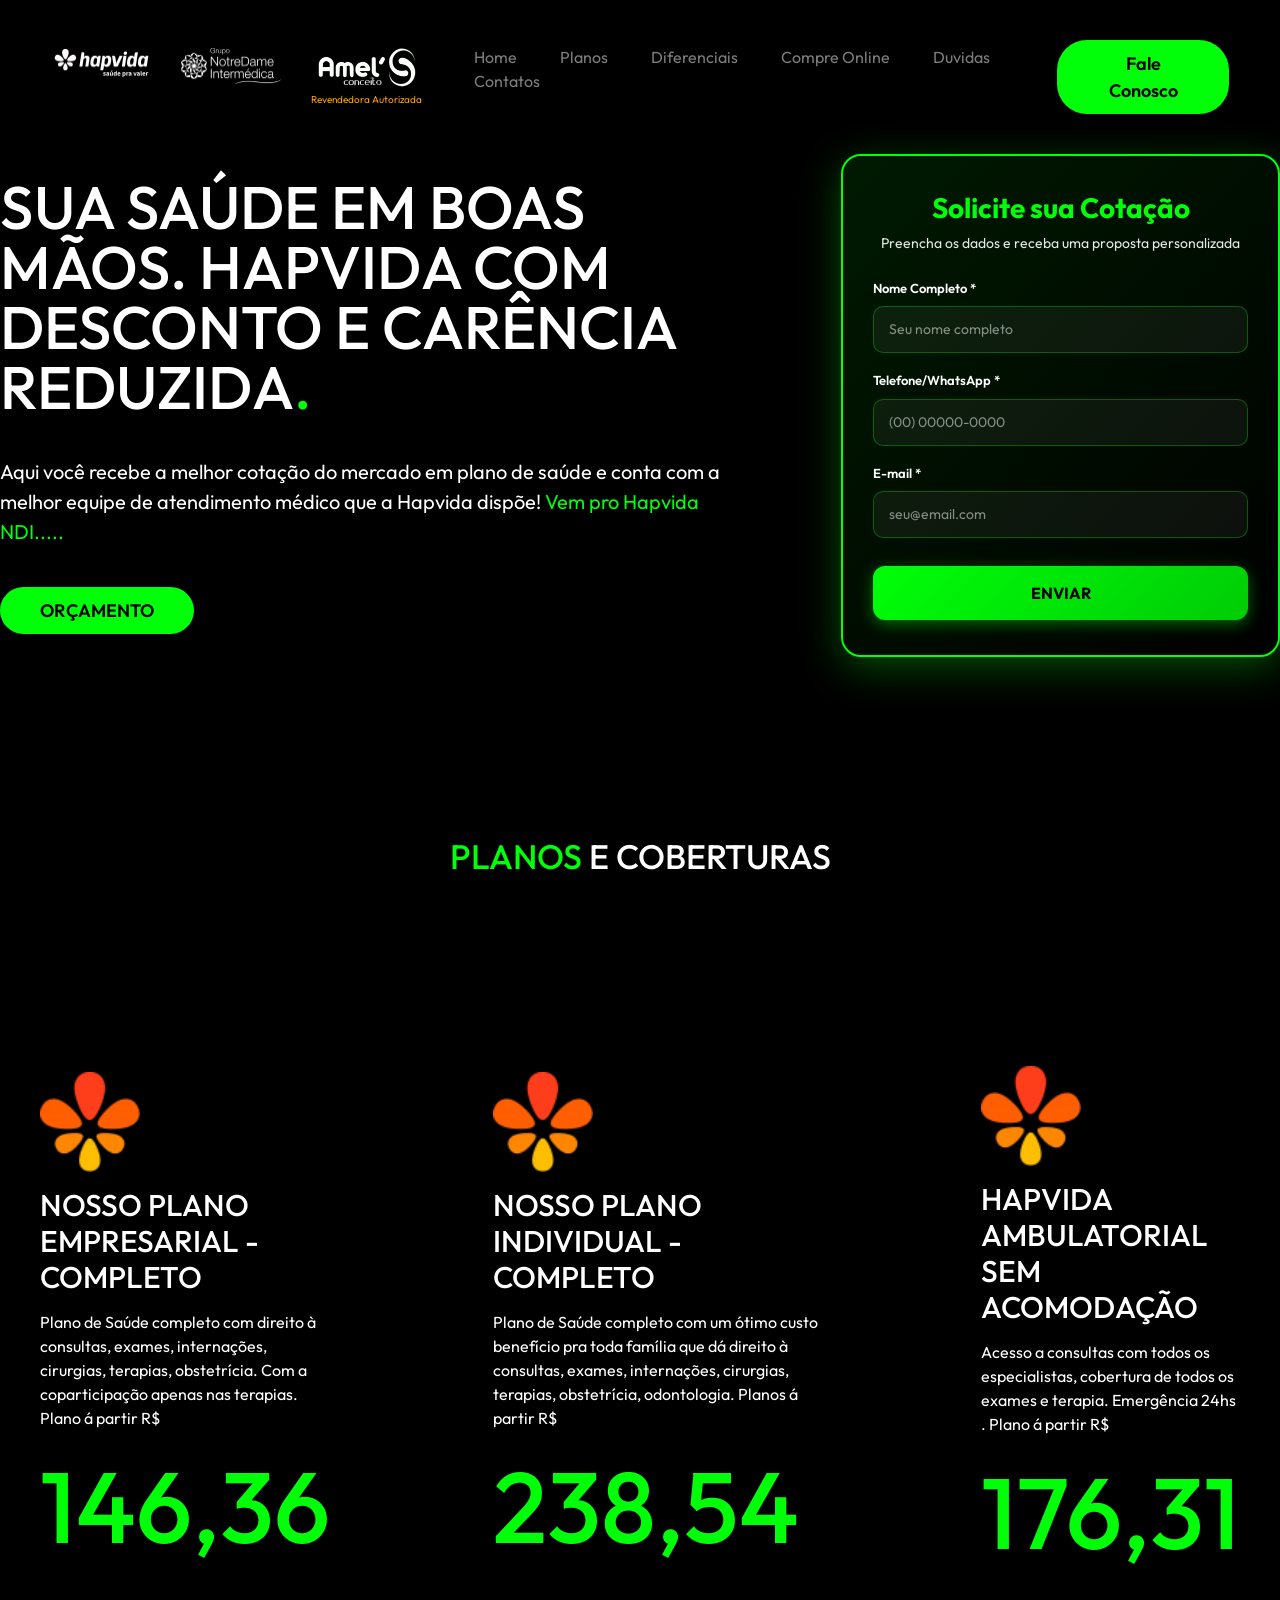
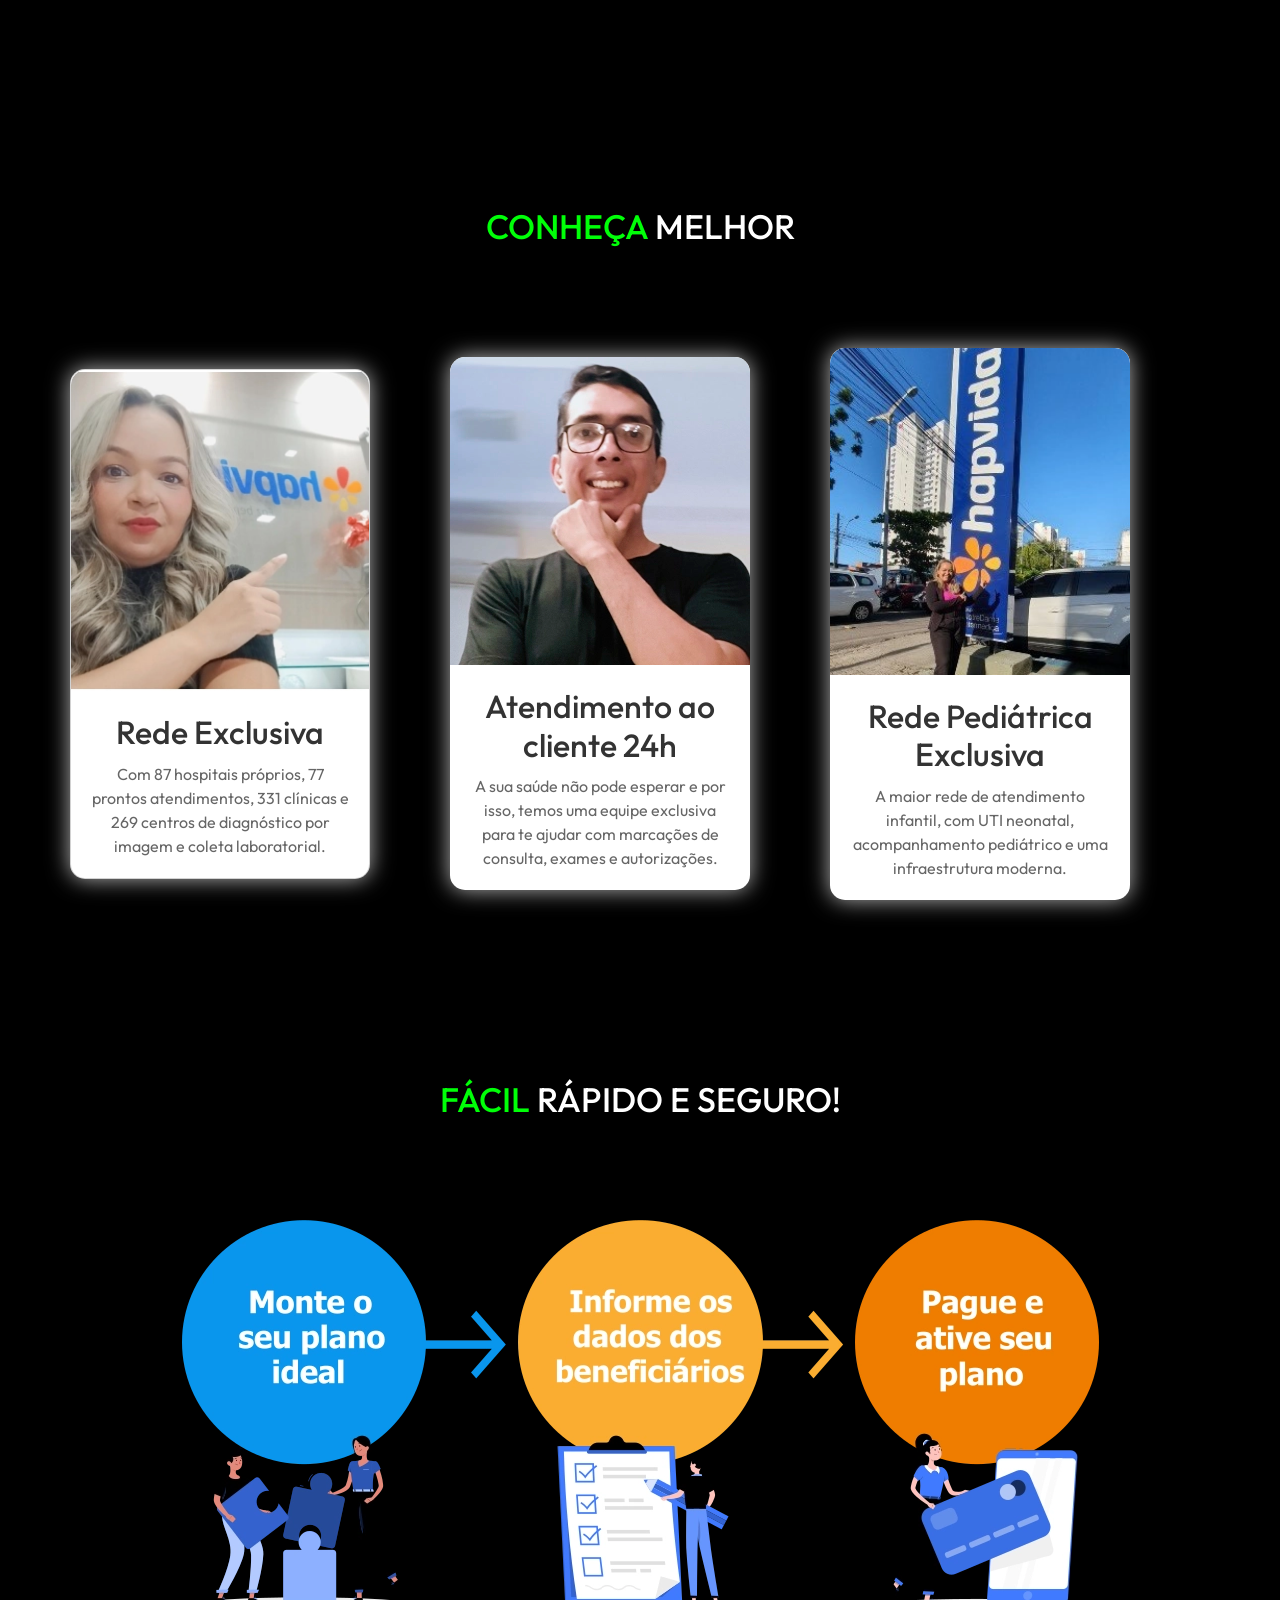
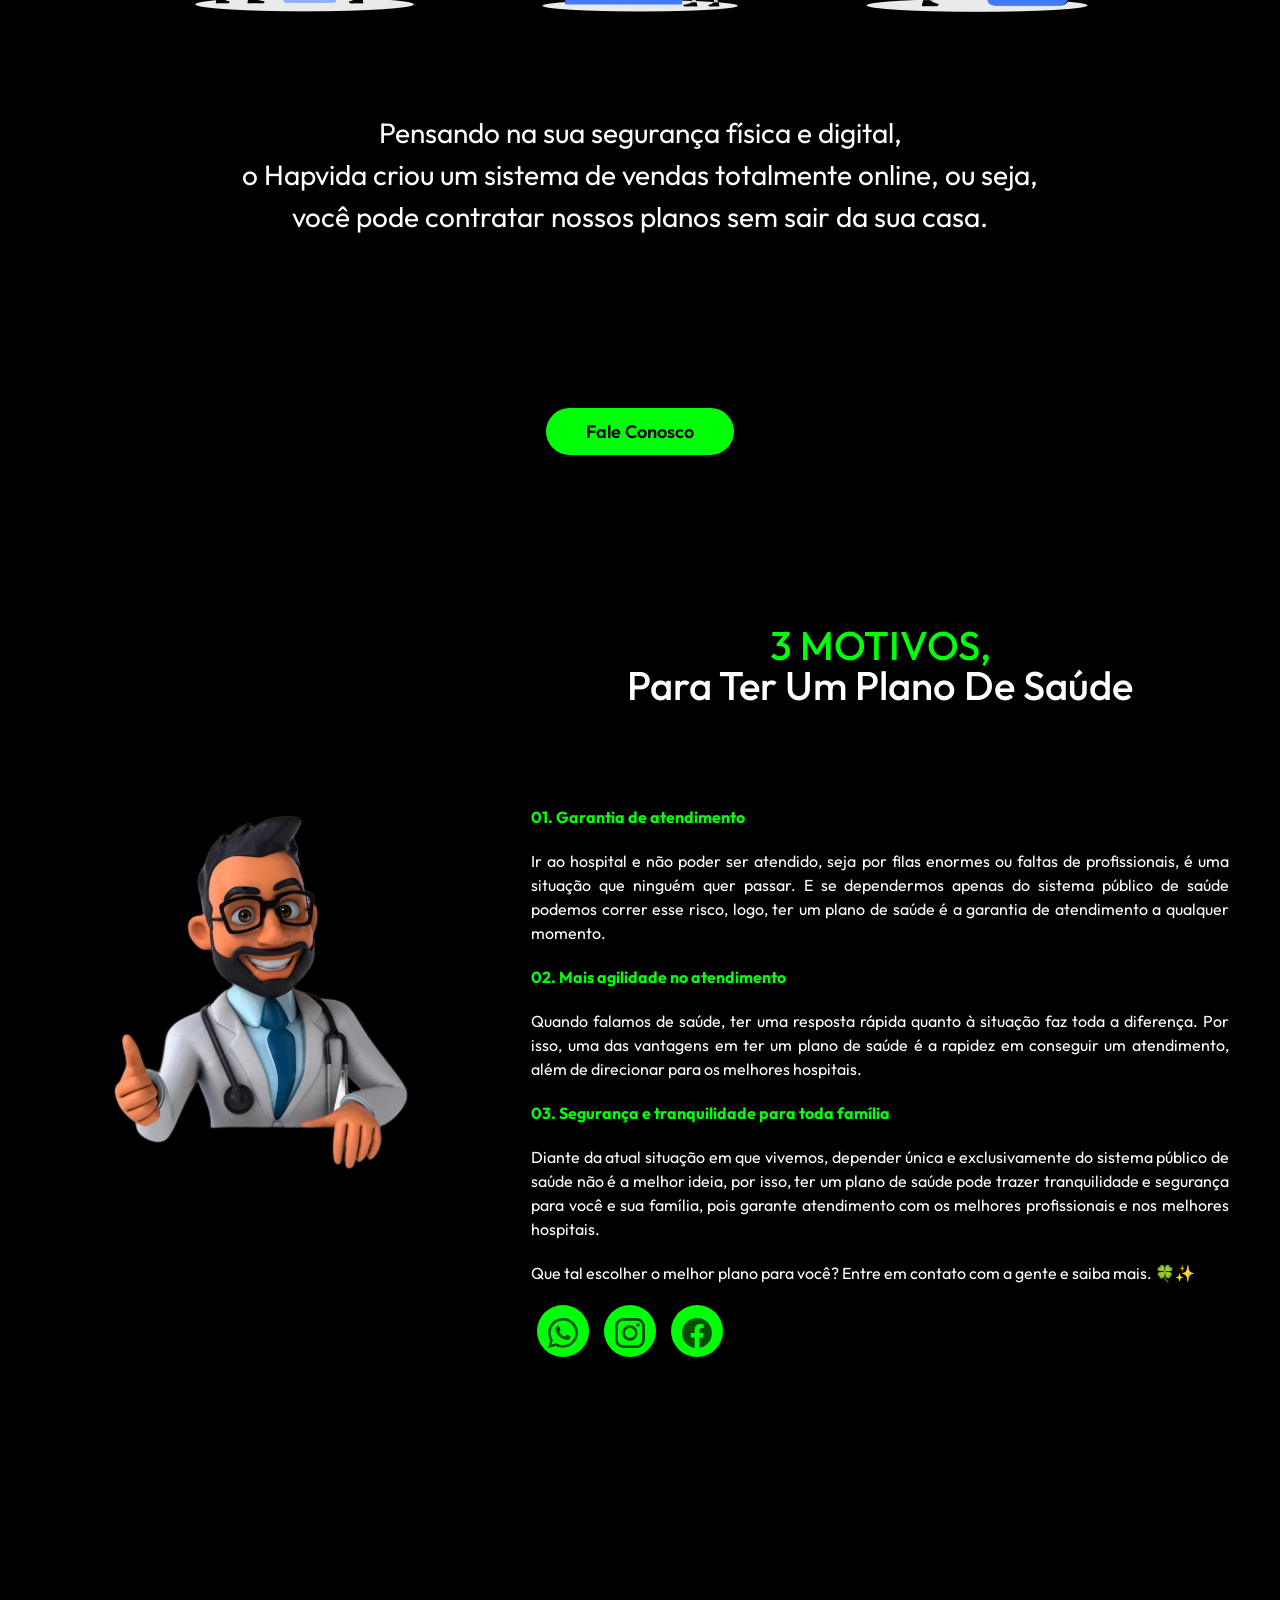
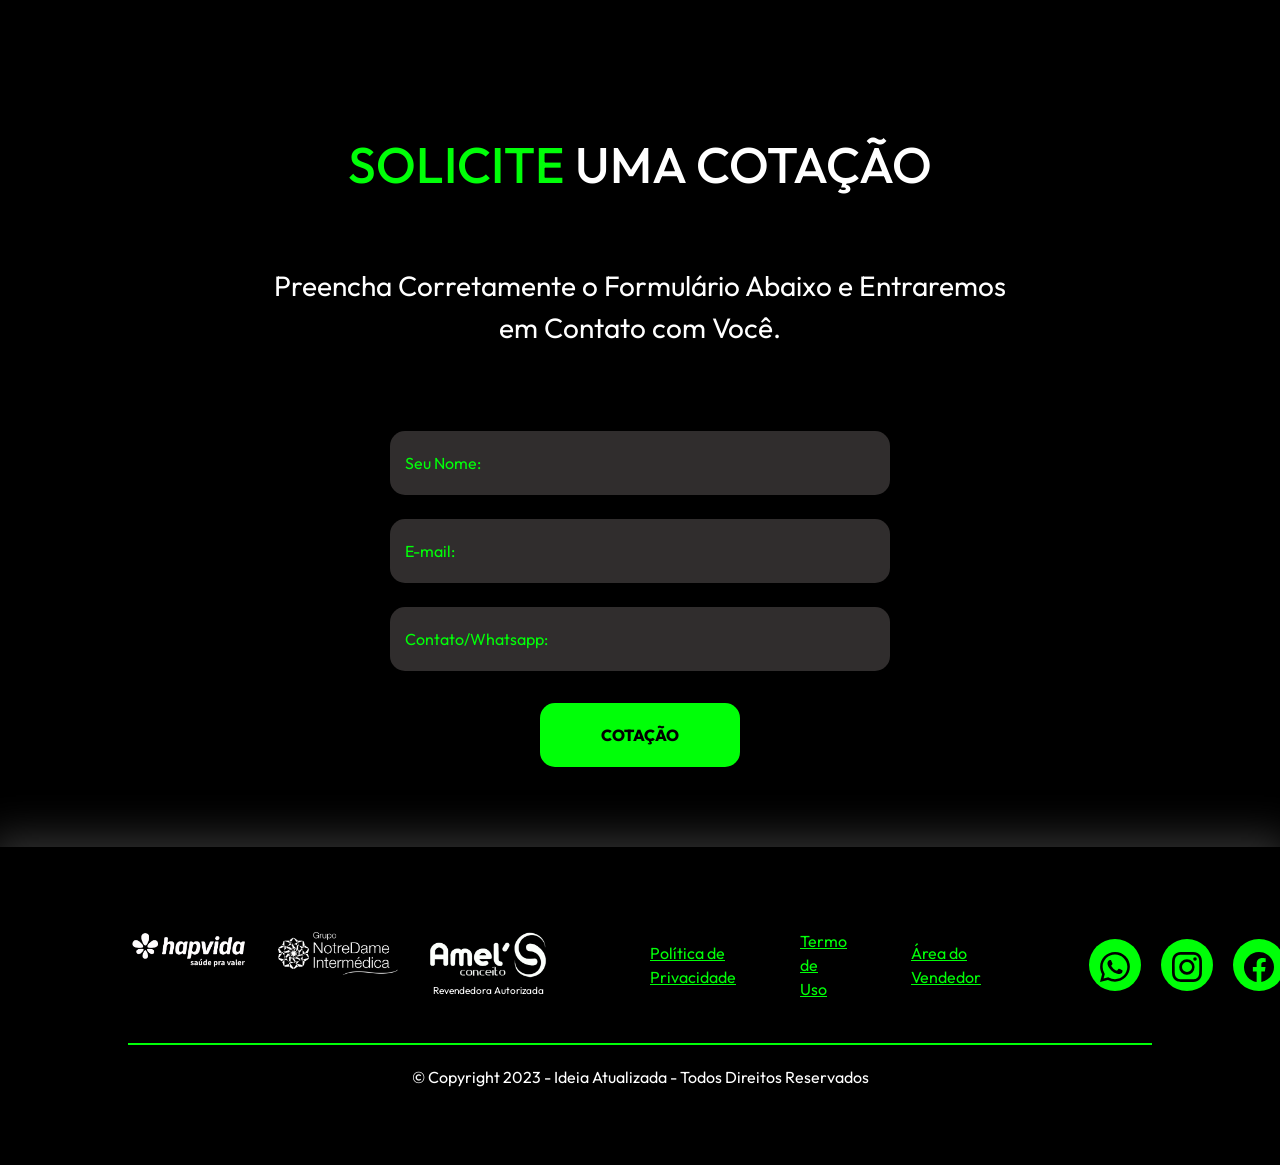
==== commit c64149b4: "cards" ====
--- a/index.html
+++ b/index.html
@@ -73,7 +73,7 @@
       </nav>
 
       <div class="btn-contato">
-        <a href="https://wa.link/zn5cbq">
+        <a href="https://wa.link/706utt">
           <button>Fale Conosco</button>
         </a>
       </div><!--BTN-FALE CONOSCO-->
@@ -111,12 +111,12 @@
         <div class="flex">
           <div class="txt-topo-site efeito-txt-topo">
             <h1>
-              SUA SAÚDE EM BOAS MÃOS. HAPVIDA, COM DESCONTO E CARÊNCIA REDUZIDA<span>.</span>
+              SUA SAÚDE EM BOAS MÃOS. HAPVIDA COM DESCONTO E CARÊNCIA REDUZIDA<span>.</span>
             </h1>
 
             <!-- Botão WhatsApp exclusivo para Mobile -->
             <div class="btn-whatsapp-mobile-container">
-              <a href="https://wa.link/zn5cbq" target="_blank" rel="noopener noreferrer">
+              <a href="https://wa.link/706utt" target="_blank" rel="noopener noreferrer">
                 <button class="btn-whatsapp-mobile">
                   <svg xmlns="http://www.w3.org/2000/svg" width="20" height="20" fill="currentColor"
                     class="bi bi-whatsapp" viewBox="0 0 16 16">
@@ -129,13 +129,11 @@
             </div>
 
             <p>
-              Carência reduzida e de 15% a 50% de desconto (conforme a sua cidade). Isso mesmo, faça seu
-              plano de saúde agora mesmo e receba carência reduzida para
-              consultas e exames simples e um mega desconto. <span>Vem pro Hapvida NDI.....</span>
+              Aqui você recebe a melhor cotação do mercado em plano de saúde e  conta com a melhor equipe de atendimento médico que a Hapvida dispõe!  <span>Vem pro Hapvida NDI.....</span>
             </p>
 
             <div class="orcamento">
-              <a href="https://wa.link/zn5cbq">
+              <a href="https://wa.link/706utt">
                 <button>ORÇAMENTO</button>
               </a>
             </div>
@@ -247,38 +245,36 @@
         <div class="flex">
           <div class="especialidades-box efeito-card01">
             <img src="_imagens/04.MiniLogoHapvidaUniversal.webp" alt="logomarca hapvida" width="100" />
-            <h3>NOSSO PLANO FORTALEZA - COMPLETO COPARTICIPAÇÃO PARCIAL</h3>
+            <h3>NOSSO PLANO EMPRESARIAL - COMPLETO </h3>
             <p>
               Plano de Saúde completo com direito à consultas, exames,
               internações, cirurgias, terapias, obstetrícia. Com
               a coparticipação apenas nas terapias. Plano á partir R$
             </p>
-            <h3><span>197,08</span></h3>
+            <h3><span>146,36</span></h3>
           </div>
           <!--ESPECIALIDADES-BOX-->
 
           <div class="especialidades-box efeito-card02">
             <img src="_imagens/04.MiniLogoHapvidaUniversal.webp" alt="logomarca hapvida" width="100" />
-            <h3>SMART UP SÃO PAULO - COMPLETO COPARTICIPAÇÃO PARCIAL</h3>
+            <h3>NOSSO PLANO INDIVIDUAL - COMPLETO</h3>
             <p>
               Plano de Saúde completo com um ótimo custo benefício pra toda
               família que dá direito à consultas, exames, internações,
               cirurgias, terapias, obstetrícia, odontologia. Planos á partir
               R$
             </p>
-            <h3><span>151,98</span></h3>
+            <h3><span>238,54</span></h3>
           </div>
           <!--ESPECIALIDADES-BOX-->
 
           <div class="especialidades-box efeito-card03">
             <img src="_imagens/04.MiniLogoHapvidaUniversal.webp" alt="logomarca hapvida" width="100" />
-            <h3>NOSSO PLANO GOIÂNIA - COMPLETO COPARTICIPAÇÃO PARCIAL</h3>
-            <p>
-              Plano de Saúde completo com direito à consultas, exames,
-              internações, cirurgias, terapias, obstetrícia, odontologia. Com
-              a coparticipação apenas nas terapias. Plano á partir R$
-            </p>
-            <h3><span>181,50</span></h3>
+            <h3>HAPVIDA  AMBULATORIAL SEM ACOMODAÇÃO</h3>
+            <p>
+              Acesso a consultas com todos os especialistas, cobertura de todos os exames e terapia. Emergência 24hs . Plano á partir R$
+            </p>
+            <h3><span>176,31</span></h3>
           </div>
           <!--ESPECIALIDADES-BOX-->
         </div>
@@ -380,7 +376,7 @@
         </p>
 
         <div class="btn-contato">
-          <a href="https://wa.link/zn5cbq">
+          <a href="https://wa.link/706utt">
             <button>Fale Conosco</button>
           </a>
         </div>
@@ -438,7 +434,7 @@
 
             <div class="btn-social">
               <!-- TODO: Substituir # pela URL do WhatsApp -->
-              <a href="https://wa.link/mqfugu" target="_blank" rel="noopener noreferrer"
+              <a href="https://wa.link/706utt" target="_blank" rel="noopener noreferrer"
                 aria-label="Fale conosco pelo WhatsApp"><button aria-label="WhatsApp">
                   <svg xmlns="http://www.w3.org/2000/svg" width="16" height="16" fill="currentColor"
                     class="bi bi-whatsapp" viewBox="0 0 16 16">
@@ -536,7 +532,7 @@
               `📍 *Localização:* ${cidade} - ${estado}%0A%0A` +
               `_Mensagem enviada pelo site_`;
 
-            const urlWhatsApp = `https://wa.link/706utt=${mensagem}`;
+            const urlWhatsApp = `https://wa.link/mqfugu?text=${mensagem}`;
 
             window.open(urlWhatsApp, '_blank');
 
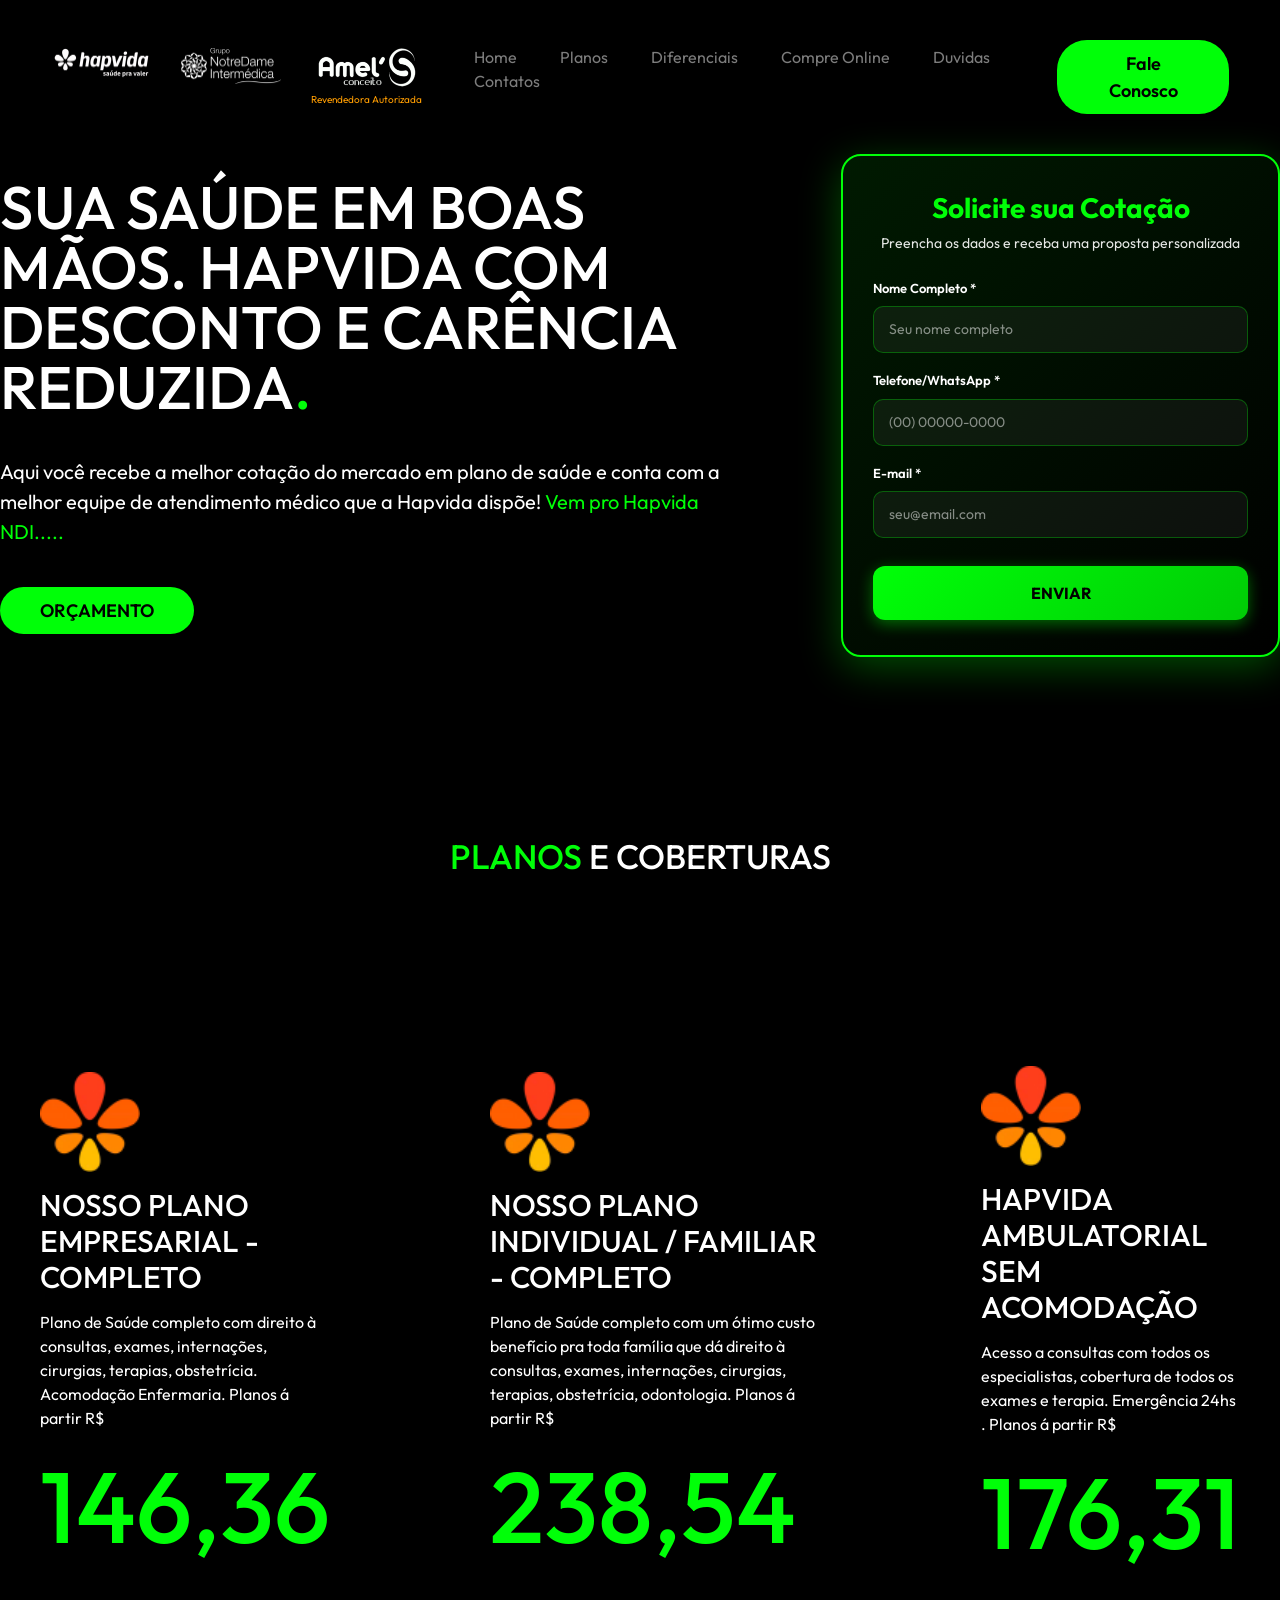
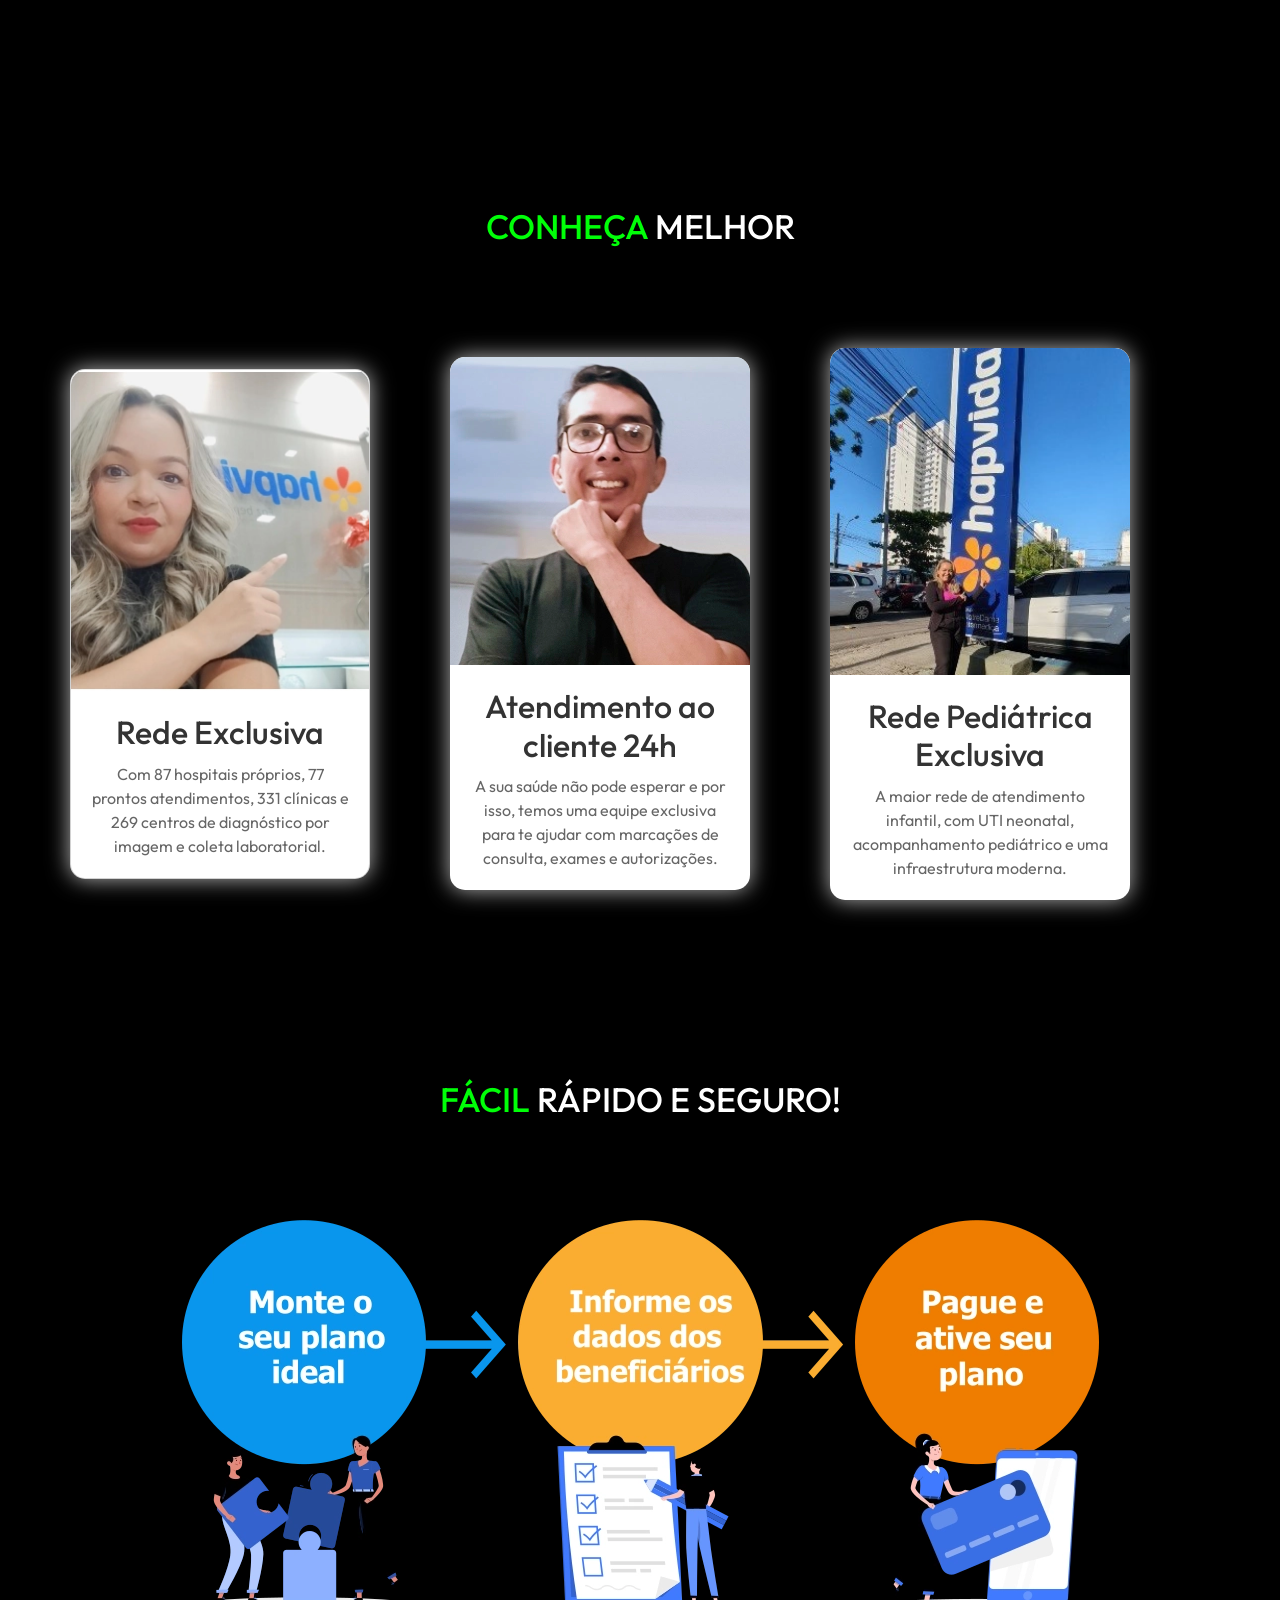
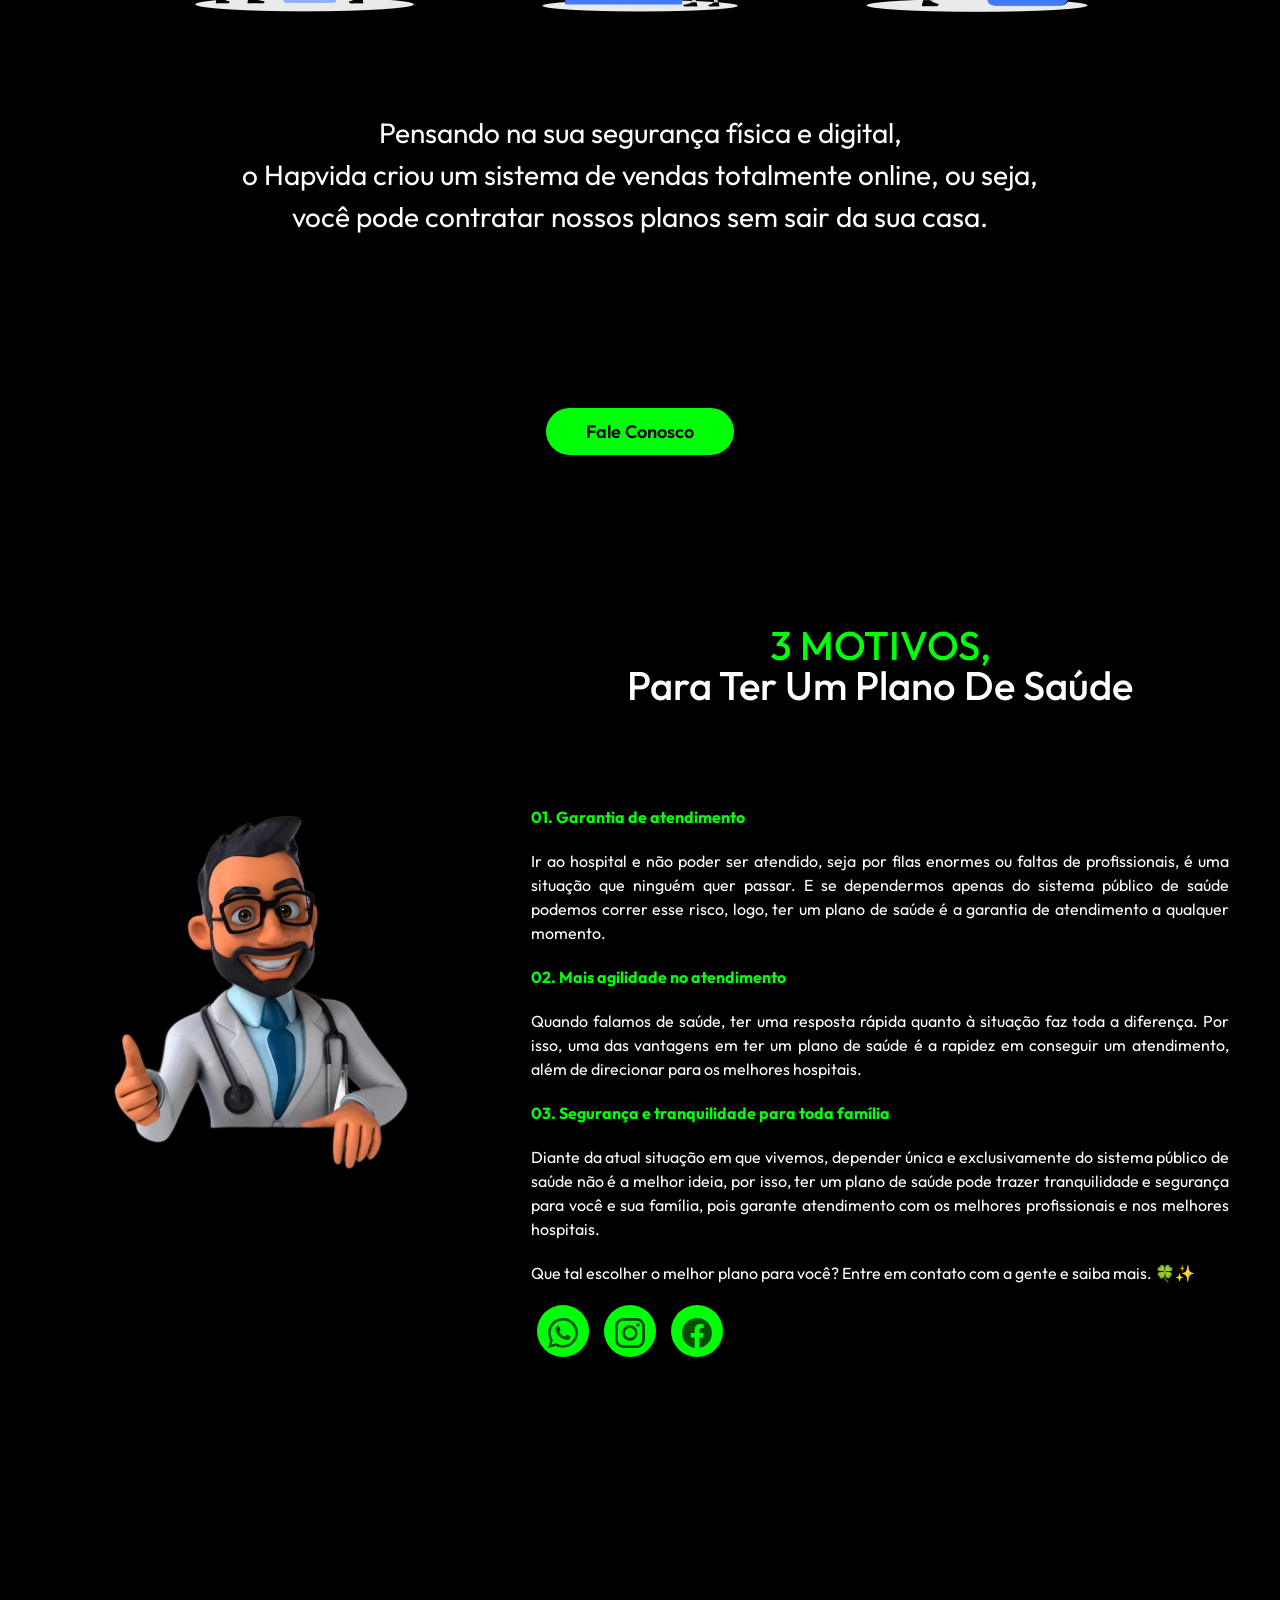
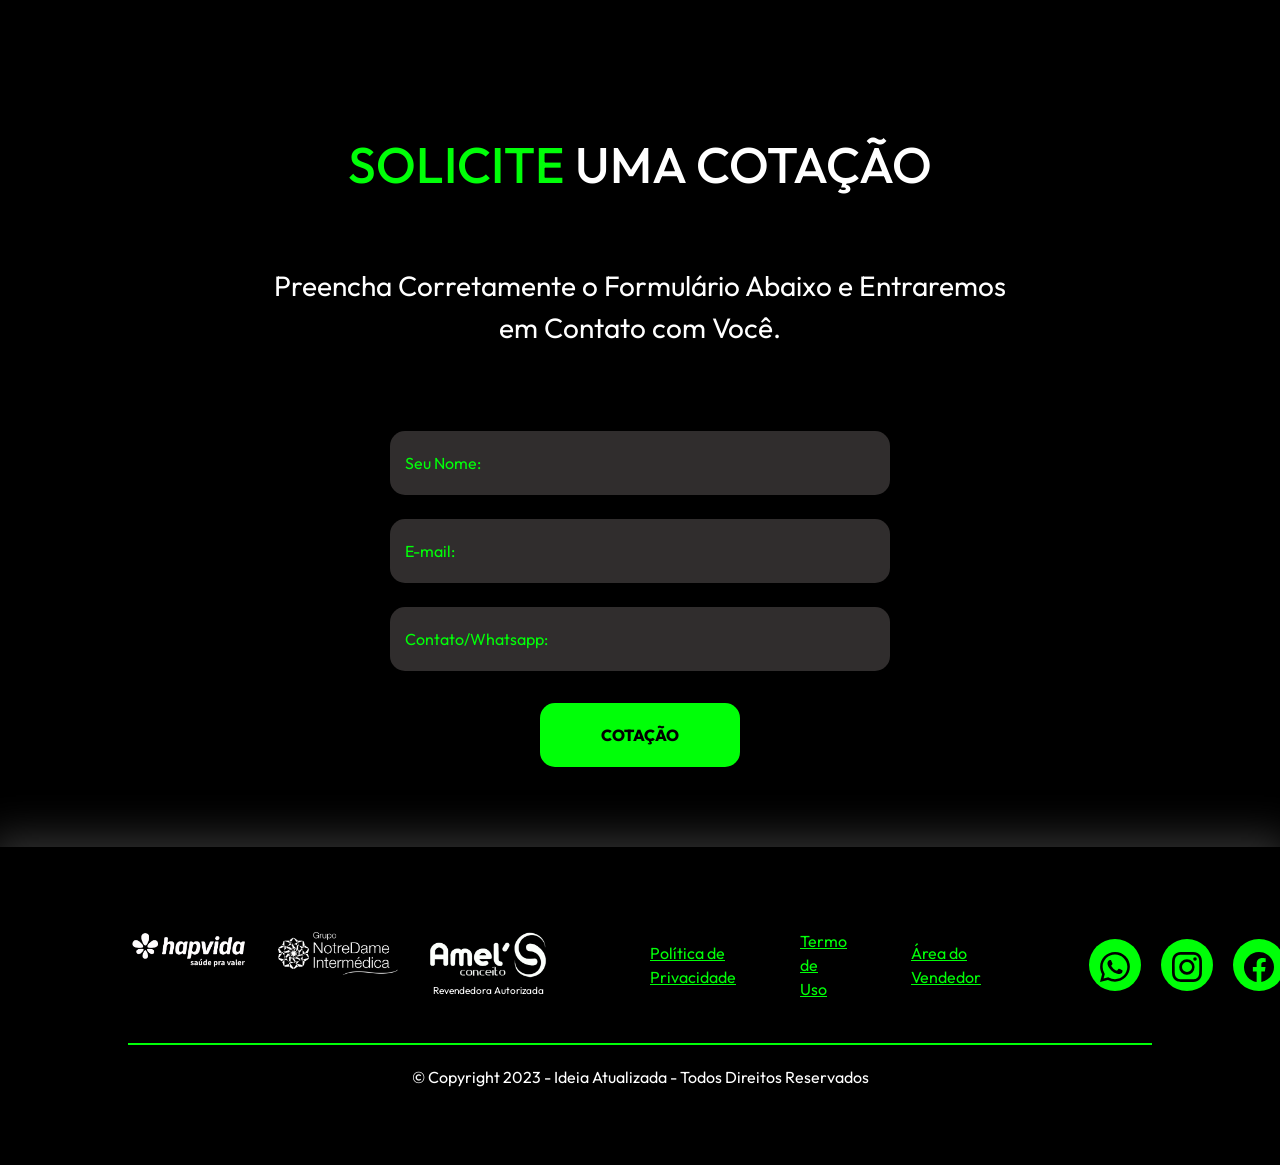
==== commit cdc65237: "correcaodosplanos" ====
--- a/index.html
+++ b/index.html
@@ -248,8 +248,7 @@
             <h3>NOSSO PLANO EMPRESARIAL - COMPLETO </h3>
             <p>
               Plano de Saúde completo com direito à consultas, exames,
-              internações, cirurgias, terapias, obstetrícia. Com
-              a coparticipação apenas nas terapias. Plano á partir R$
+              internações, cirurgias, terapias, obstetrícia. Acomodação Enfermaria. Planos á partir R$
             </p>
             <h3><span>146,36</span></h3>
           </div>
@@ -257,7 +256,7 @@
 
           <div class="especialidades-box efeito-card02">
             <img src="_imagens/04.MiniLogoHapvidaUniversal.webp" alt="logomarca hapvida" width="100" />
-            <h3>NOSSO PLANO INDIVIDUAL - COMPLETO</h3>
+            <h3>NOSSO PLANO INDIVIDUAL / FAMILIAR - COMPLETO</h3>
             <p>
               Plano de Saúde completo com um ótimo custo benefício pra toda
               família que dá direito à consultas, exames, internações,
@@ -272,7 +271,7 @@
             <img src="_imagens/04.MiniLogoHapvidaUniversal.webp" alt="logomarca hapvida" width="100" />
             <h3>HAPVIDA  AMBULATORIAL SEM ACOMODAÇÃO</h3>
             <p>
-              Acesso a consultas com todos os especialistas, cobertura de todos os exames e terapia. Emergência 24hs . Plano á partir R$
+              Acesso a consultas com todos os especialistas, cobertura de todos os exames e terapia. Emergência 24hs . Planos á partir R$
             </p>
             <h3><span>176,31</span></h3>
           </div>
